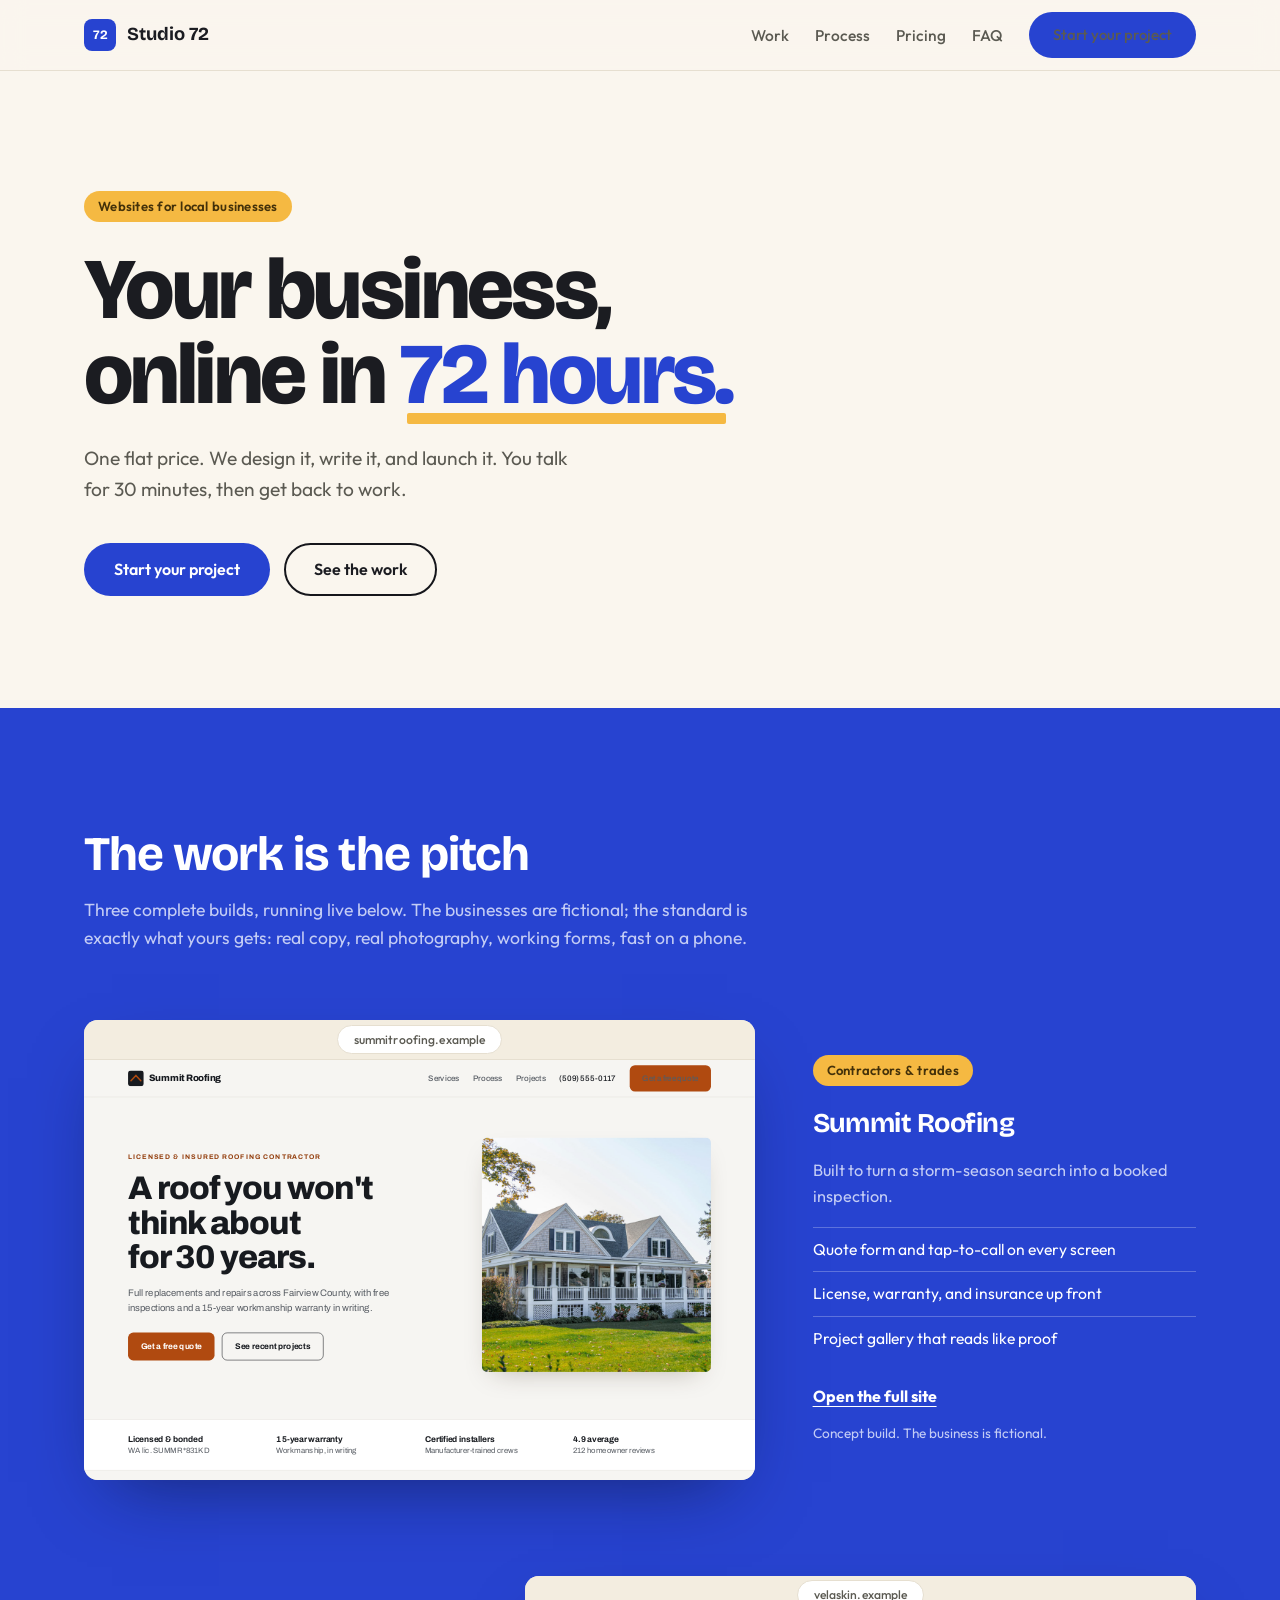
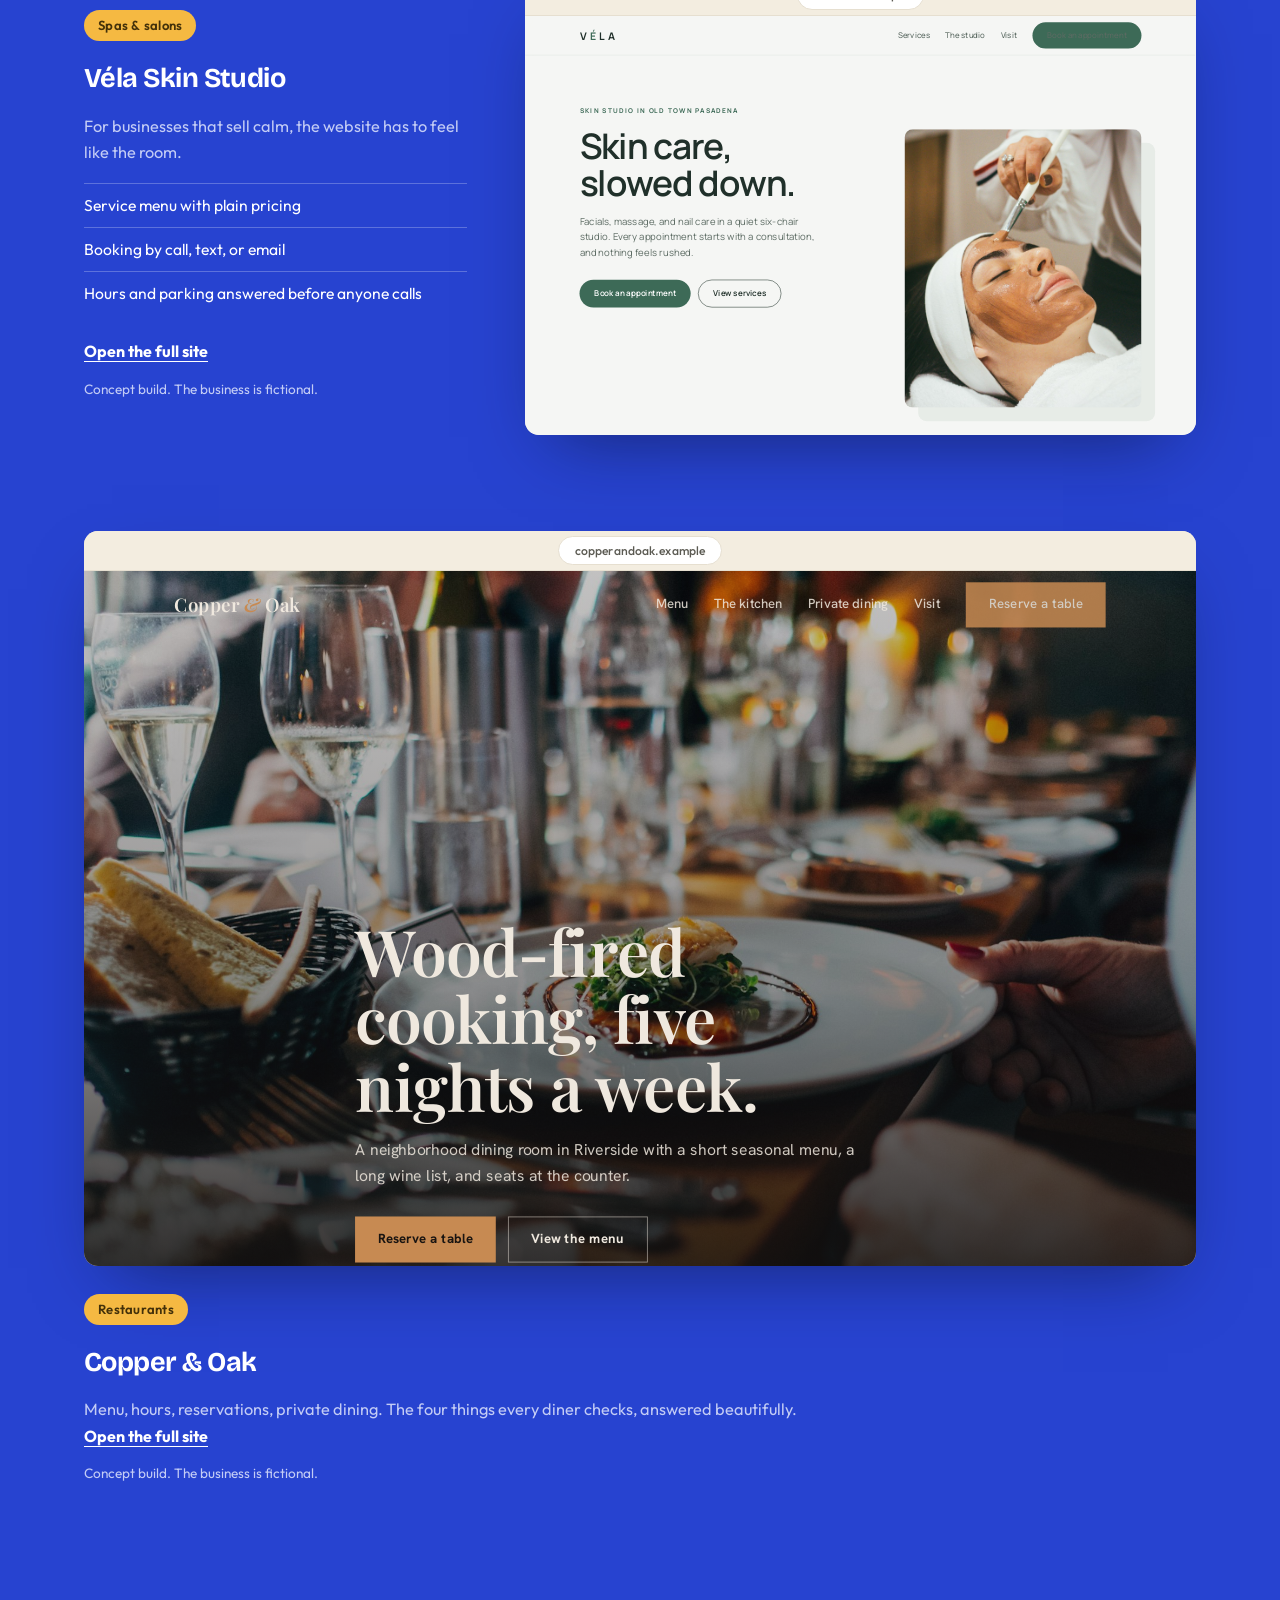
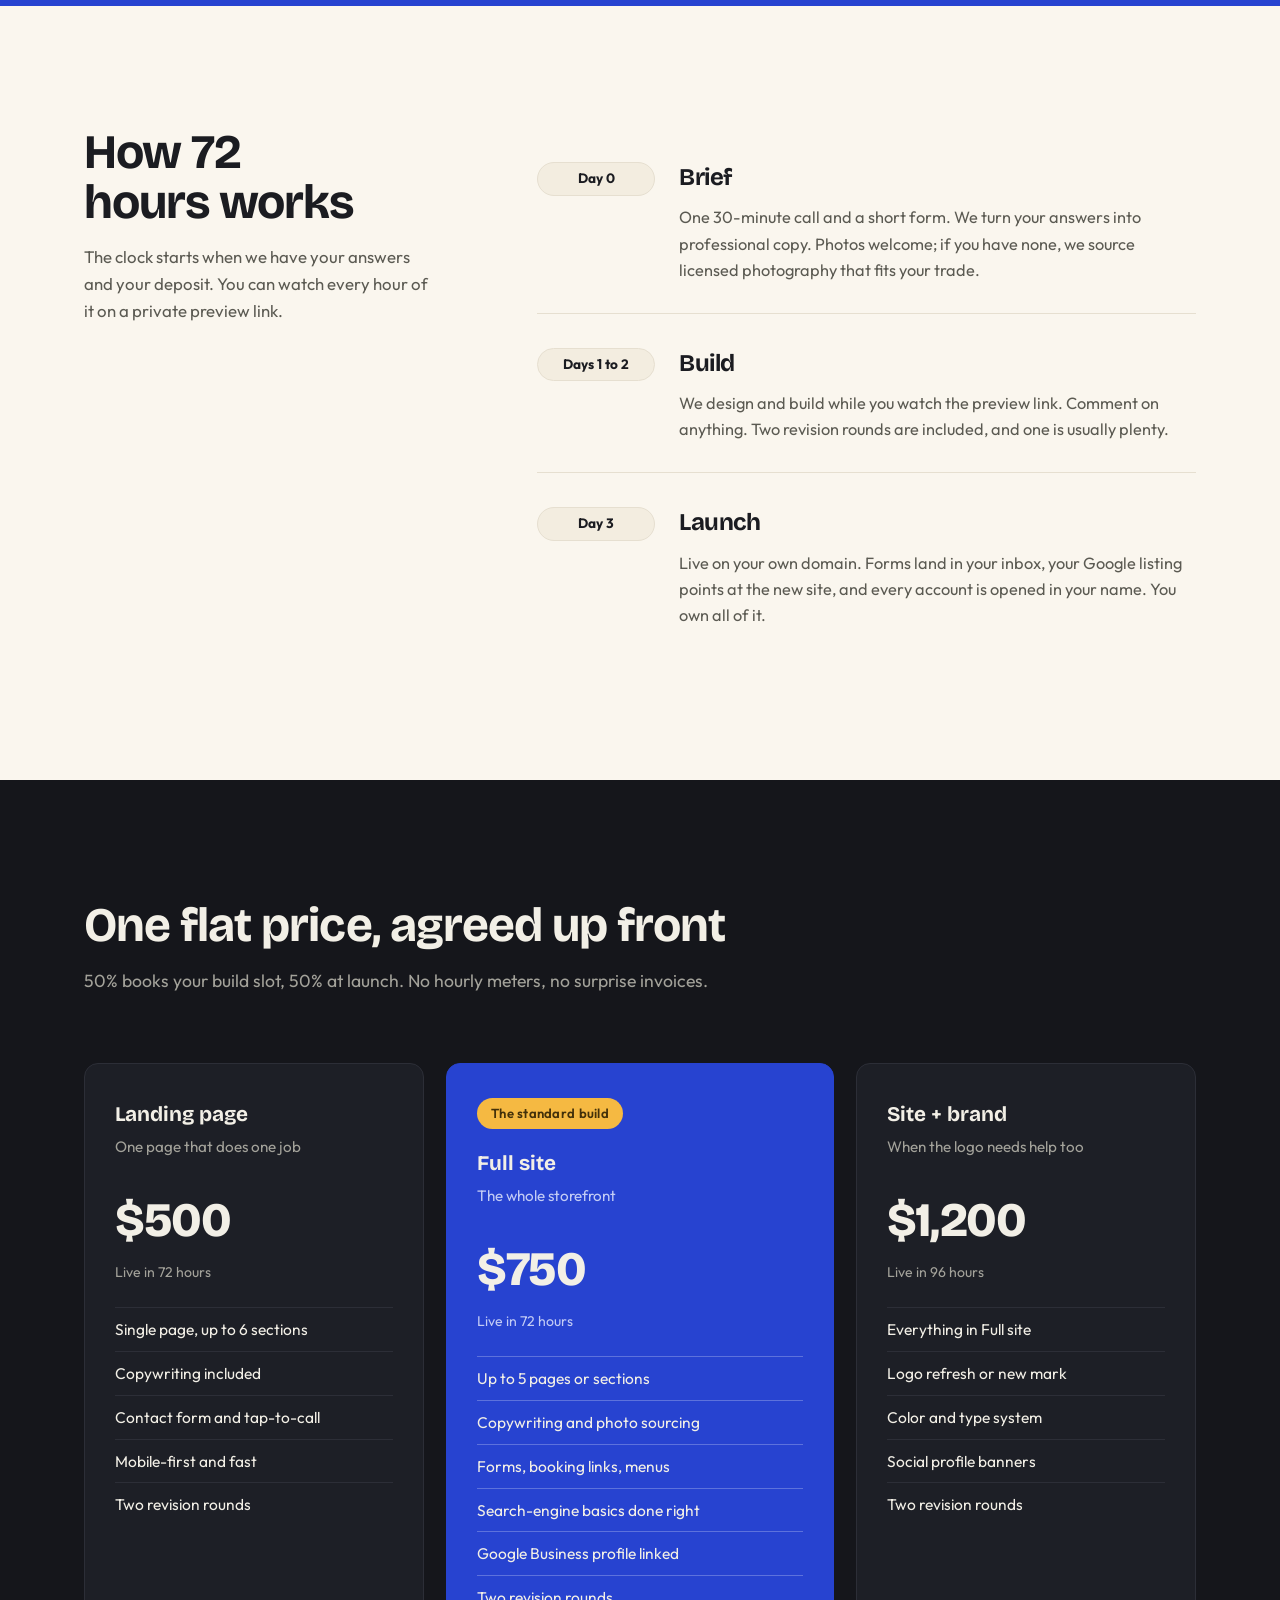
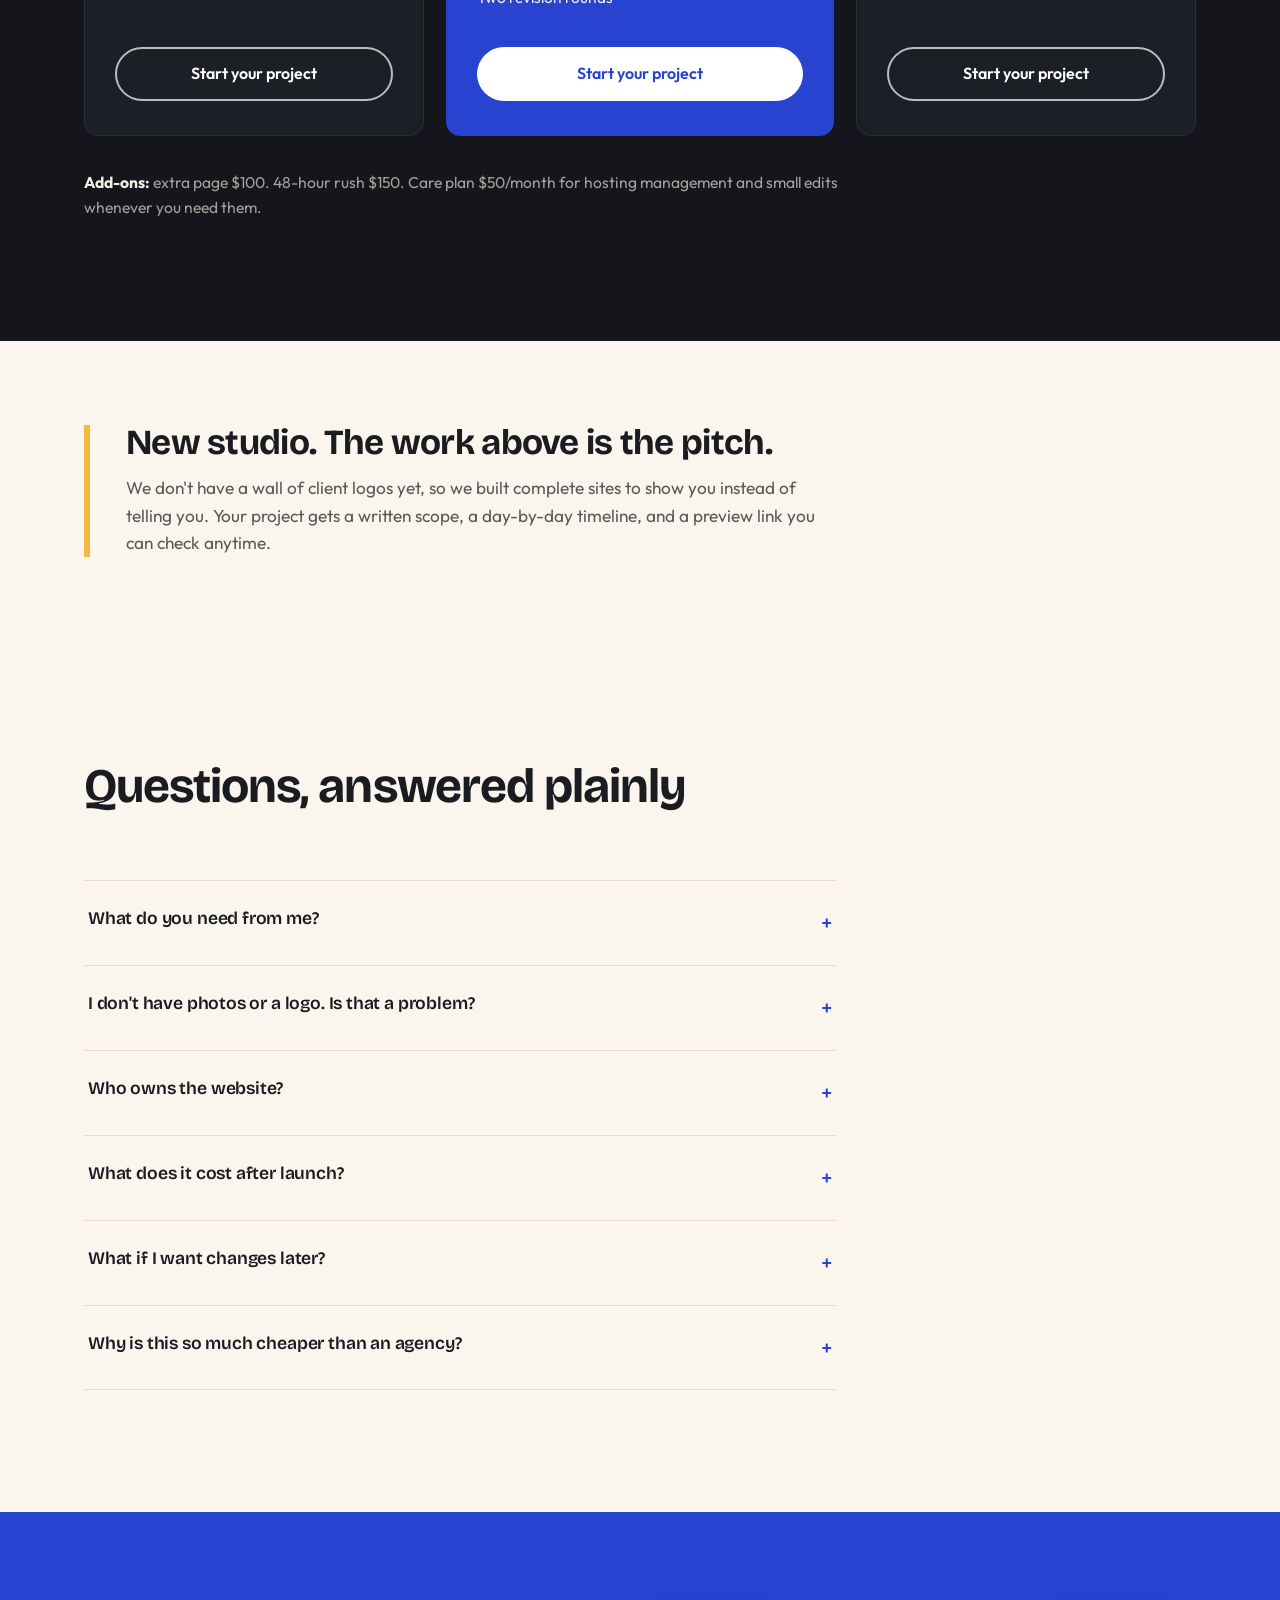
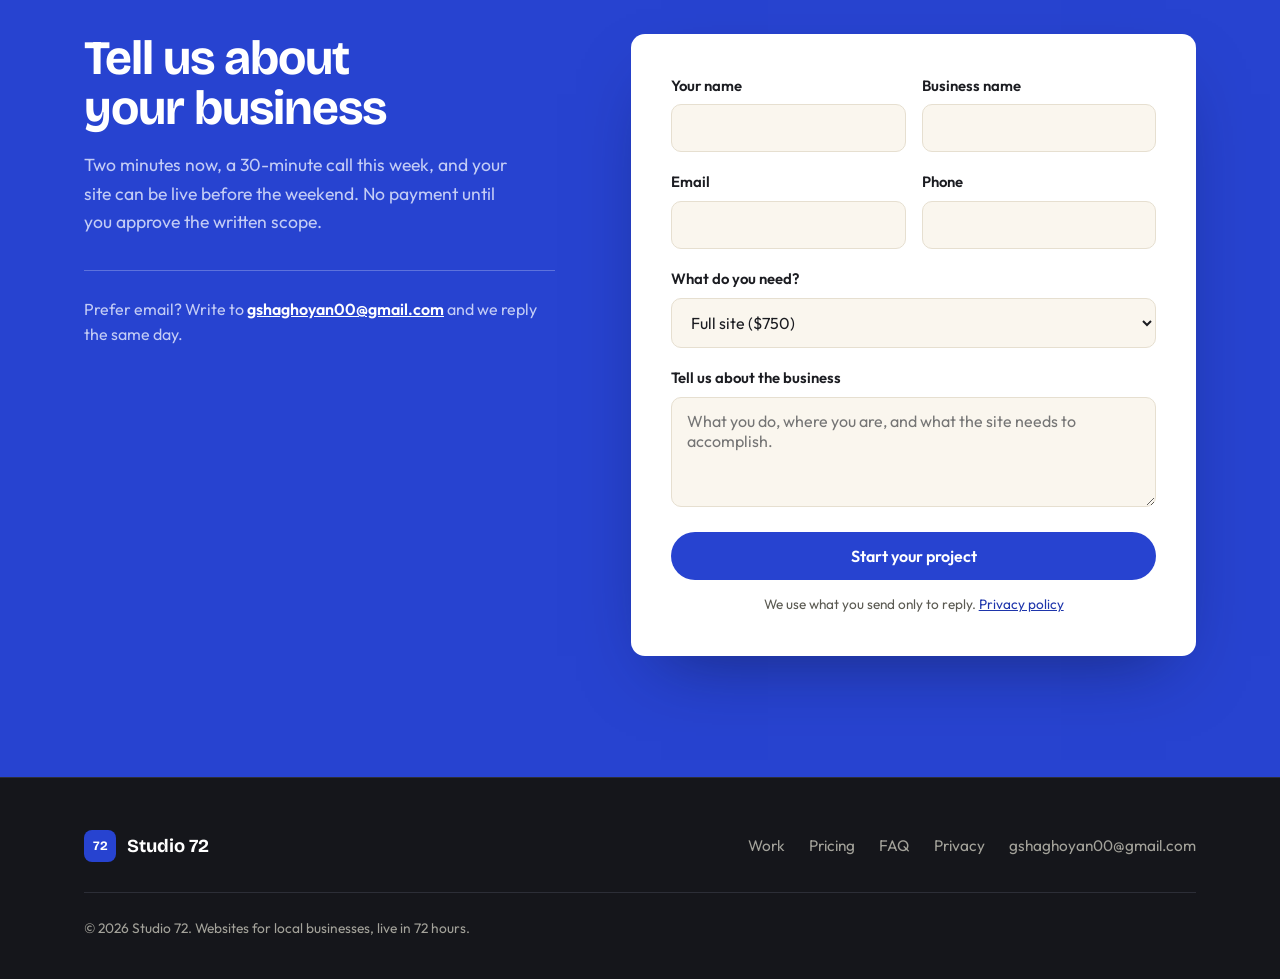
==== index.html @ 174c54c9 "Studio 72 public website (served via GitHub Pages at studio72web.com) Co-Authored-By: Claude Fable 5" ====
<!doctype html>
<!--
  Studio 72: productized web design service.
  Lead form posts to formsubmit.co (confirm the activation email once, see README).
-->
<html lang="en">
<head>
<meta charset="utf-8">
<meta name="viewport" content="width=device-width, initial-scale=1">
<title>Studio 72 | Your business online in 72 hours</title>
<meta name="description" content="Studio 72 designs, writes, and launches professional websites for local businesses in 72 hours. One flat price, two revision rounds, you own everything.">
<meta property="og:title" content="Studio 72 | Your business online in 72 hours">
<meta property="og:description" content="We design, write, and launch professional websites for local businesses. One flat price, live in 72 hours.">
<meta property="og:url" content="https://studio72web.surge.sh/">
<meta property="og:type" content="website">
<link rel="icon" href="data:image/svg+xml,%3Csvg xmlns='http://www.w3.org/2000/svg' viewBox='0 0 32 32'%3E%3Crect width='32' height='32' rx='8' fill='%232743d0'/%3E%3Ctext x='16' y='21.5' font-family='system-ui' font-size='13' font-weight='700' fill='white' text-anchor='middle'%3E72%3C/text%3E%3C/svg%3E">
<link rel="preconnect" href="https://fonts.googleapis.com">
<link rel="preconnect" href="https://fonts.gstatic.com" crossorigin>
<link href="https://fonts.googleapis.com/css2?family=Bricolage+Grotesque:opsz,wght@12..96,500;12..96,600;12..96,700;12..96,800&family=Outfit:wght@400;500;600;700&display=swap" rel="stylesheet">
<style>
:root{
  --cream:#faf6ee;
  --cream-deep:#f3edE0;
  --ink:#15161b;
  --ink-soft:#1d1f26;
  --cobalt:#2743d0;
  --cobalt-deep:#1e35ab;
  --amber:#f5b942;
  --text-on-cream:#1b1c21;
  --muted-on-cream:#5b5a52;
  --text-on-cobalt:#ffffff;
  --muted-on-cobalt:#c3ccf5;
  --text-on-ink:#f2efe6;
  --muted-on-ink:#a3a29a;
  --line-cream:#e6dfd0;
  --line-ink:#2c2e37;
  --r-card:14px;
  --wrap:1160px;
  --display:"Bricolage Grotesque",system-ui,sans-serif;
  --body:"Outfit",system-ui,sans-serif;
}
*{margin:0;padding:0;box-sizing:border-box}
html{scroll-behavior:smooth}
@media (prefers-reduced-motion:reduce){html{scroll-behavior:auto}}
body{
  font-family:var(--body);background:var(--cream);color:var(--text-on-cream);
  line-height:1.6;font-size:17px;-webkit-font-smoothing:antialiased;
}
img{display:block;max-width:100%;height:auto}
a{color:inherit}
.wrap{max-width:var(--wrap);margin:0 auto;padding:0 24px}
section{padding:clamp(72px,9.5vw,124px) 0}

h1,h2,h3{font-family:var(--display);letter-spacing:-.02em;text-wrap:balance}
h2{font-size:clamp(2rem,4vw,3rem);line-height:1.04;font-weight:700}

/* ---------- buttons ---------- */
.btn{
  display:inline-block;background:var(--cobalt);color:#fff;text-decoration:none;
  font-weight:600;font-size:1rem;padding:14px 30px;border-radius:999px;
  border:none;cursor:pointer;font-family:var(--body);
  transition:transform .18s cubic-bezier(.34,1.56,.64,1),background .2s,box-shadow .2s;
}
.btn:hover{background:var(--cobalt-deep);transform:translateY(-2px);box-shadow:0 10px 24px -10px rgba(39,67,208,.55)}
.btn:active{transform:translateY(0) scale(.98)}
.btn:focus-visible{outline:3px solid rgba(39,67,208,.4);outline-offset:2px}
.on-dark .btn:focus-visible,.on-cobalt .btn:focus-visible{outline-color:rgba(255,255,255,.75)}
.form-card .btn:focus-visible{outline-color:rgba(39,67,208,.4)}
.btn-ghost{background:transparent;color:var(--text-on-cream);border:2px solid var(--ink);padding:12px 28px}
.btn-ghost:hover{background:var(--ink);color:var(--cream);box-shadow:none}
.on-dark .btn-ghost,.on-cobalt .btn-ghost{color:#fff;border-color:rgba(255,255,255,.7)}
.on-dark .btn-ghost:hover,.on-cobalt .btn-ghost:hover{background:#fff;color:var(--ink)}

.chip{
  display:inline-block;font-weight:600;font-size:.82rem;letter-spacing:.02em;
  background:var(--amber);color:#43310a;padding:5px 14px;border-radius:999px;
}

/* ---------- nav ---------- */
header{position:sticky;top:0;z-index:60;background:rgba(250,246,238,.9);backdrop-filter:blur(12px);border-bottom:1px solid var(--line-cream)}
.nav{display:flex;align-items:center;gap:26px;height:70px}
.brand{display:flex;align-items:center;gap:11px;text-decoration:none;font-family:var(--display);font-weight:700;font-size:1.15rem}
.brand .mark{width:32px;height:32px;border-radius:8px;background:var(--cobalt);color:#fff;display:grid;place-items:center;font-size:.8rem;font-weight:700;flex:none}
.nav-links{display:flex;gap:26px;margin-left:auto;align-items:center}
.nav-links a{text-decoration:none;font-weight:500;font-size:.97rem;color:var(--muted-on-cream)}
.nav-links a:hover{color:var(--ink)}
.nav-links .btn{padding:11px 24px;font-size:.94rem}
.menu-btn{display:none;margin-left:auto;background:none;border:2px solid var(--line-cream);border-radius:999px;padding:8px 16px;font-family:var(--body);font-weight:600;font-size:.9rem;cursor:pointer}
.menu-btn:hover{border-color:var(--ink)}
.menu-btn:focus-visible{outline:3px solid rgba(39,67,208,.4);outline-offset:2px}

/* ---------- hero ---------- */
.hero{padding:clamp(72px,10vw,120px) 0 clamp(72px,9vw,112px)}
.hero .chip{margin-bottom:26px}
.hero h1{
  font-size:clamp(3rem,7.2vw,5.4rem);line-height:.98;font-weight:800;
  letter-spacing:-.03em;max-width:13ch;margin-bottom:26px;
}
.hero h1 em{font-style:normal;color:var(--cobalt);position:relative;white-space:nowrap}
.hero h1 em::after{
  content:"";position:absolute;left:2%;right:2%;bottom:.02em;height:.13em;
  background:var(--amber);z-index:-1;border-radius:2px;
}
.hero p{font-size:1.2rem;color:var(--muted-on-cream);max-width:31rem;margin-bottom:38px}
.hero-ctas{display:flex;gap:14px;flex-wrap:wrap}
@media (prefers-reduced-motion:no-preference){
  .hero .up{opacity:0;transform:translateY(26px);animation:rise .8s cubic-bezier(.16,1,.3,1) forwards}
  .hero .up.d1{animation-delay:.08s}.hero .up.d2{animation-delay:.16s}
  .hero .up.d3{animation-delay:.24s}.hero .up.d4{animation-delay:.34s}
  @keyframes rise{to{opacity:1;transform:none}}
}

/* ---------- color blocks ---------- */
.on-cobalt{background:var(--cobalt);color:var(--text-on-cobalt)}
.on-dark{background:var(--ink);color:var(--text-on-ink)}
.sec-head{max-width:42rem;margin-bottom:clamp(44px,5.5vw,68px)}
.sec-head p{margin-top:16px;font-size:1.1rem}
.on-cobalt .sec-head p{color:var(--muted-on-cobalt)}
.on-dark .sec-head p{color:var(--muted-on-ink)}

/* ---------- work / animated previews ---------- */
.case{display:grid;grid-template-columns:minmax(0,7fr) minmax(0,4fr);gap:clamp(30px,4.5vw,60px);align-items:center}
.case + .case{margin-top:clamp(64px,8vw,96px)}
.case.flip{grid-template-columns:minmax(0,4fr) minmax(0,7fr)}
.case.flip .case-info{order:-1}
.case.full{grid-template-columns:1fr;gap:28px}
.case.full .case-info{max-width:46rem}
.frame{
  border-radius:var(--r-card);overflow:hidden;background:#e9e4d8;
  box-shadow:0 30px 70px -28px rgba(10,14,40,.55);
}
.frame-bar{display:flex;justify-content:center;align-items:center;height:40px;background:var(--cream-deep);border-bottom:1px solid var(--line-cream)}
.frame-url{font-size:.76rem;font-weight:500;color:var(--muted-on-cream);background:#fff;border:1px solid var(--line-cream);border-radius:999px;padding:4px 16px;letter-spacing:.01em}
.frame-view{position:relative;overflow:hidden;aspect-ratio:16/10;background:#fff}
.frame-scale{position:absolute;top:0;left:0;transform-origin:0 0}
.frame-view iframe{
  width:1280px;height:2600px;border:0;display:block;
  pointer-events:none;background:#fff;
}
/* the tour: iframe glides through the page and back; pauses at each end */
@media (prefers-reduced-motion:no-preference){
  .frame-view.play iframe{animation:tour 34s ease-in-out infinite}
  .frame-view:hover iframe{animation-play-state:paused}
  @keyframes tour{
    0%,10%{transform:translateY(0)}
    45%,55%{transform:translateY(-1800px)}
    90%,100%{transform:translateY(0)}
  }
}
.case-info .chip{margin-bottom:16px}
.case-info h3{font-size:1.7rem;font-weight:700;margin-bottom:12px}
.case-info p{color:var(--muted-on-cobalt);font-size:1.02rem}
.case-info ul{margin:18px 0 22px}
.case-info li{list-style:none;padding:9px 0;border-top:1px solid rgba(255,255,255,.25);font-size:.98rem;color:#fff}
.case-link{font-weight:700;color:#fff;text-decoration:underline;text-underline-offset:4px;font-size:1rem}
.case-link:hover{color:#fff;text-decoration-color:var(--amber);text-decoration-thickness:3px}
.case-info .case-note{font-size:.85rem;color:var(--muted-on-cobalt);margin-top:14px}

/* ---------- process ---------- */
.proc-grid{display:grid;grid-template-columns:minmax(0,4fr) minmax(0,7fr);gap:clamp(40px,6vw,90px)}
.proc-left h2{position:sticky;top:110px}
.proc-left p{position:sticky;top:210px;color:var(--muted-on-cream);margin-top:16px;max-width:22rem;font-size:1.05rem}
.step{padding:30px 0;display:grid;grid-template-columns:118px 1fr;gap:24px;align-items:start}
.step + .step{border-top:1px solid var(--line-cream)}
.step .when{font-weight:700;font-size:.85rem;background:var(--cream-deep);border:1px solid var(--line-cream);color:var(--text-on-cream);padding:5px 12px;border-radius:999px;text-align:center;margin-top:4px}
.step h3{font-size:1.5rem;font-weight:700;margin-bottom:8px}
.step p{color:var(--muted-on-cream);font-size:1.02rem;max-width:34rem}

/* ---------- pricing ---------- */
.tiers{display:grid;grid-template-columns:1fr 1.14fr 1fr;gap:22px;align-items:stretch}
.tier{
  background:var(--ink-soft);border:1px solid var(--line-ink);border-radius:var(--r-card);
  padding:34px 30px;display:flex;flex-direction:column;
  transition:transform .25s cubic-bezier(.16,1,.3,1);
}
.tier:hover{transform:translateY(-6px)}
.tier.feat{background:var(--cobalt);border-color:var(--cobalt)}
.tier .flag{align-self:flex-start;margin-bottom:18px}
.tier .name{font-family:var(--display);font-weight:700;font-size:1.3rem}
.tier .for{color:var(--muted-on-ink);font-size:.95rem;margin-top:4px}
.tier.feat .for{color:var(--muted-on-cobalt)}
.tier .price{font-family:var(--display);font-size:3rem;font-weight:800;letter-spacing:-.03em;margin:22px 0 2px}
.tier .terms{font-size:.88rem;color:var(--muted-on-ink)}
.tier.feat .terms{color:var(--muted-on-cobalt)}
.tier ul{margin:24px 0 28px;flex:1}
.tier li{list-style:none;padding:9px 0;border-top:1px solid var(--line-ink);font-size:.97rem}
.tier.feat li{border-top-color:rgba(255,255,255,.25)}
.tier .btn{text-align:center}
.tier.feat .btn{background:#fff;color:var(--cobalt)}
.tier.feat .btn:hover{background:var(--cream);box-shadow:0 10px 24px -10px rgba(0,0,0,.4)}
.price-notes{margin-top:34px;color:var(--muted-on-ink);font-size:.98rem;max-width:48rem}
.price-notes strong{color:var(--text-on-ink)}

/* ---------- honesty ---------- */
.honesty{padding:clamp(56px,7vw,84px) 0}
.honesty .inner{border-left:6px solid var(--amber);padding-left:clamp(20px,3vw,36px);max-width:46rem}
.honesty h2{font-size:clamp(1.6rem,3vw,2.2rem)}
.honesty p{color:var(--muted-on-cream);margin-top:12px;font-size:1.08rem}

/* ---------- faq ---------- */
.faq-list{max-width:47rem}
details{border-top:1px solid var(--line-cream)}
details:last-child{border-bottom:1px solid var(--line-cream)}
summary{
  cursor:pointer;list-style:none;display:flex;justify-content:space-between;gap:20px;
  padding:24px 4px;font-weight:600;font-size:1.1rem;font-family:var(--display);letter-spacing:-.01em;
}
summary::-webkit-details-marker{display:none}
summary:hover{color:var(--cobalt)}
summary:focus-visible{outline:3px solid rgba(39,67,208,.4);outline-offset:2px}
summary::after{content:"+";color:var(--cobalt);font-size:1.4rem;font-weight:500;flex:none;transition:transform .25s}
details[open] summary::after{transform:rotate(45deg)}
details p{padding:0 4px 26px;color:var(--muted-on-cream);max-width:41rem}

/* ---------- contact ---------- */
.start-grid{display:grid;grid-template-columns:minmax(0,5fr) minmax(0,6fr);gap:clamp(40px,6vw,84px);align-items:start}
.start-left p{color:var(--muted-on-cobalt);margin-top:18px;max-width:27rem;font-size:1.1rem}
.start-left .alt{margin-top:34px;padding-top:26px;border-top:1px solid rgba(255,255,255,.25);font-size:1rem;color:var(--muted-on-cobalt)}
.start-left .alt a{color:#fff;font-weight:600}
.form-card{background:#fff;border-radius:var(--r-card);padding:clamp(26px,3.5vw,40px);box-shadow:0 30px 70px -30px rgba(10,14,40,.5);color:var(--text-on-cream)}
.field{margin-bottom:18px}
.row2{display:grid;grid-template-columns:1fr 1fr;gap:16px}
.field label{display:block;font-weight:600;font-size:.93rem;margin-bottom:7px}
.field input,.field select,.field textarea{
  width:100%;padding:13px 15px;border:1.5px solid var(--line-cream);border-radius:10px;
  font-family:var(--body);font-size:1rem;background:var(--cream);color:var(--text-on-cream);
}
.field textarea{min-height:110px;resize:vertical}
.field input:focus,.field select:focus,.field textarea:focus{outline:none;border-color:var(--cobalt);background:#fff}
.field .err{display:none;font-size:.85rem;color:#b3261e;margin-top:5px;font-weight:600}
.field.invalid .err{display:block}
.field.invalid input{border-color:#b3261e}
.form-note{font-size:.85rem;color:var(--muted-on-cream);margin-top:14px;text-align:center}
.form-note a{color:var(--cobalt-deep)}
.form-note a:hover,.start-left .alt a:hover{text-decoration-thickness:2px}
.form-ok{display:none;text-align:center;padding:44px 10px}
.form-ok h3{margin-bottom:10px;font-size:1.35rem}
.form-ok p{color:var(--muted-on-cream)}
form.sent .form-fields{display:none}
form.sent .form-ok{display:block}

/* ---------- footer ---------- */
footer{background:var(--ink);color:var(--muted-on-ink);padding:52px 0 40px;font-size:.96rem;border-top:1px solid var(--line-ink)}
.foot-row{display:flex;justify-content:space-between;gap:24px;flex-wrap:wrap;align-items:center}
.foot-row .brand{color:#fff}
footer nav{display:flex;gap:24px;flex-wrap:wrap}
footer a{color:var(--muted-on-ink);text-decoration:none}
footer a:hover{color:#fff}
.foot-base{margin-top:30px;padding-top:24px;border-top:1px solid var(--line-ink);font-size:.86rem}

/* ---------- reveal ---------- */
@media (prefers-reduced-motion:no-preference){
  .rv{opacity:0;transform:translateY(24px)}
  .rv.in{opacity:1;transform:none;transition:opacity .75s cubic-bezier(.16,1,.3,1),transform .75s cubic-bezier(.16,1,.3,1)}
}

/* ---------- mobile ---------- */
@media(max-width:980px){
  .case,.case.flip{grid-template-columns:1fr}
  .case.flip .case-info{order:0}
  .proc-grid,.start-grid{grid-template-columns:1fr}
  .proc-left h2,.proc-left p{position:static}
  .tiers{grid-template-columns:1fr}
  .step{grid-template-columns:1fr;gap:10px}
  .step .when{justify-self:start}
  .row2{grid-template-columns:1fr}
}
@media(max-width:880px){
  .nav-links{
    display:none;position:absolute;top:70px;left:0;right:0;
    background:var(--cream);border-bottom:1px solid var(--line-cream);
    flex-direction:column;padding:24px;gap:18px;align-items:flex-start;
  }
  .nav-links.open{display:flex}
  .menu-btn{display:block}
}
</style>
</head>
<body>

<header>
  <div class="wrap nav">
    <a class="brand" href="#top"><span class="mark">72</span>Studio 72</a>
    <button class="menu-btn" aria-expanded="false" aria-controls="navlinks">Menu</button>
    <nav class="nav-links" id="navlinks">
      <a href="#work">Work</a>
      <a href="#process">Process</a>
      <a href="#pricing">Pricing</a>
      <a href="#faq">FAQ</a>
      <a class="btn" href="#start">Start your project</a>
    </nav>
  </div>
</header>

<main id="top">

  <section class="hero" aria-label="Introduction">
    <div class="wrap">
      <span class="chip up d1">Websites for local businesses</span>
      <h1 class="up d2">Your business, online in <em>72 hours.</em></h1>
      <p class="up d3">One flat price. We design it, write it, and launch it. You talk for 30 minutes, then get back to work.</p>
      <div class="hero-ctas up d4">
        <a class="btn" href="#start">Start your project</a>
        <a class="btn btn-ghost" href="#work">See the work</a>
      </div>
    </div>
  </section>

  <section class="on-cobalt" id="work">
    <div class="wrap">
      <div class="sec-head rv">
        <h2>The work is the pitch</h2>
        <p>Three complete builds, running live below. The businesses are fictional; the standard is exactly what yours gets: real copy, real photography, working forms, fast on a phone.</p>
      </div>

      <article class="case rv">
        <div class="frame">
          <div class="frame-bar"><span class="frame-url">summitroofing.example</span></div>
          <div class="frame-view"><div class="frame-scale"><iframe data-src="demos/summit-roofing/index.html" title="Summit Roofing concept site, scrolling preview" loading="lazy" scrolling="no" tabindex="-1"></iframe></div></div>
        </div>
        <div class="case-info">
          <span class="chip">Contractors &amp; trades</span>
          <h3>Summit Roofing</h3>
          <p>Built to turn a storm-season search into a booked inspection.</p>
          <ul>
            <li>Quote form and tap-to-call on every screen</li>
            <li>License, warranty, and insurance up front</li>
            <li>Project gallery that reads like proof</li>
          </ul>
          <a class="case-link" href="demos/summit-roofing/index.html" target="_blank" rel="noopener">Open the full site</a>
          <p class="case-note">Concept build. The business is fictional.</p>
        </div>
      </article>

      <article class="case flip rv">
        <div class="frame">
          <div class="frame-bar"><span class="frame-url">velaskin.example</span></div>
          <div class="frame-view"><div class="frame-scale"><iframe data-src="demos/vela-skin/index.html" title="Véla Skin Studio concept site, scrolling preview" loading="lazy" scrolling="no" tabindex="-1"></iframe></div></div>
        </div>
        <div class="case-info">
          <span class="chip">Spas &amp; salons</span>
          <h3>Véla Skin Studio</h3>
          <p>For businesses that sell calm, the website has to feel like the room.</p>
          <ul>
            <li>Service menu with plain pricing</li>
            <li>Booking by call, text, or email</li>
            <li>Hours and parking answered before anyone calls</li>
          </ul>
          <a class="case-link" href="demos/vela-skin/index.html" target="_blank" rel="noopener">Open the full site</a>
          <p class="case-note">Concept build. The business is fictional.</p>
        </div>
      </article>

      <article class="case full rv">
        <div class="frame">
          <div class="frame-bar"><span class="frame-url">copperandoak.example</span></div>
          <div class="frame-view"><div class="frame-scale"><iframe data-src="demos/copper-oak/index.html" title="Copper and Oak concept site, scrolling preview" loading="lazy" scrolling="no" tabindex="-1"></iframe></div></div>
        </div>
        <div class="case-info">
          <span class="chip">Restaurants</span>
          <h3>Copper &amp; Oak</h3>
          <p>Menu, hours, reservations, private dining. The four things every diner checks, answered beautifully. <a class="case-link" href="demos/copper-oak/index.html" target="_blank" rel="noopener">Open the full site</a></p>
          <p class="case-note">Concept build. The business is fictional.</p>
        </div>
      </article>
    </div>
  </section>

  <section id="process">
    <div class="wrap proc-grid">
      <div class="proc-left">
        <h2 class="rv">How 72 hours works</h2>
        <p class="rv">The clock starts when we have your answers and your deposit. You can watch every hour of it on a private preview link.</p>
      </div>
      <div>
        <div class="step rv">
          <span class="when">Day 0</span>
          <div>
            <h3>Brief</h3>
            <p>One 30-minute call and a short form. We turn your answers into professional copy. Photos welcome; if you have none, we source licensed photography that fits your trade.</p>
          </div>
        </div>
        <div class="step rv">
          <span class="when">Days 1 to 2</span>
          <div>
            <h3>Build</h3>
            <p>We design and build while you watch the preview link. Comment on anything. Two revision rounds are included, and one is usually plenty.</p>
          </div>
        </div>
        <div class="step rv">
          <span class="when">Day 3</span>
          <div>
            <h3>Launch</h3>
            <p>Live on your own domain. Forms land in your inbox, your Google listing points at the new site, and every account is opened in your name. You own all of it.</p>
          </div>
        </div>
      </div>
    </div>
  </section>

  <section class="on-dark" id="pricing">
    <div class="wrap">
      <div class="sec-head rv">
        <h2>One flat price, agreed up front</h2>
        <p>50% books your build slot, 50% at launch. No hourly meters, no surprise invoices.</p>
      </div>
      <div class="tiers">
        <div class="tier rv">
          <div>
            <p class="name">Landing page</p>
            <p class="for">One page that does one job</p>
          </div>
          <p class="price">$500</p>
          <p class="terms">Live in 72 hours</p>
          <ul>
            <li>Single page, up to 6 sections</li>
            <li>Copywriting included</li>
            <li>Contact form and tap-to-call</li>
            <li>Mobile-first and fast</li>
            <li>Two revision rounds</li>
          </ul>
          <a class="btn btn-ghost" href="#start">Start your project</a>
        </div>
        <div class="tier feat rv">
          <span class="chip flag">The standard build</span>
          <div>
            <p class="name">Full site</p>
            <p class="for">The whole storefront</p>
          </div>
          <p class="price">$750</p>
          <p class="terms">Live in 72 hours</p>
          <ul>
            <li>Up to 5 pages or sections</li>
            <li>Copywriting and photo sourcing</li>
            <li>Forms, booking links, menus</li>
            <li>Search-engine basics done right</li>
            <li>Google Business profile linked</li>
            <li>Two revision rounds</li>
          </ul>
          <a class="btn" href="#start">Start your project</a>
        </div>
        <div class="tier rv">
          <div>
            <p class="name">Site + brand</p>
            <p class="for">When the logo needs help too</p>
          </div>
          <p class="price">$1,200</p>
          <p class="terms">Live in 96 hours</p>
          <ul>
            <li>Everything in Full site</li>
            <li>Logo refresh or new mark</li>
            <li>Color and type system</li>
            <li>Social profile banners</li>
            <li>Two revision rounds</li>
          </ul>
          <a class="btn btn-ghost" href="#start">Start your project</a>
        </div>
      </div>
      <p class="price-notes rv"><strong>Add-ons:</strong> extra page $100. 48-hour rush $150. Care plan $50/month for hosting management and small edits whenever you need them.</p>
    </div>
  </section>

  <section class="honesty">
    <div class="wrap">
      <div class="inner rv">
        <h2>New studio. The work above is the pitch.</h2>
        <p>We don't have a wall of client logos yet, so we built complete sites to show you instead of telling you. Your project gets a written scope, a day-by-day timeline, and a preview link you can check anytime.</p>
      </div>
    </div>
  </section>

  <section id="faq">
    <div class="wrap">
      <div class="sec-head rv">
        <h2>Questions, answered plainly</h2>
      </div>
      <div class="faq-list rv">
        <details>
          <summary>What do you need from me?</summary>
          <p>Thirty minutes on a call, plus whatever you have: photos, a logo, old brochure copy, your hours and services. We turn that into the site. If all you have is a business name, that works too.</p>
        </details>
        <details>
          <summary>I don't have photos or a logo. Is that a problem?</summary>
          <p>No. We source licensed photography that fits your trade, and a clean typographic logo is included in every build. Full logo design is part of the Site + brand package.</p>
        </details>
        <details>
          <summary>Who owns the website?</summary>
          <p>You do, completely: the files, the domain, the hosting account, the images. If we part ways tomorrow, everything keeps working and everything is yours.</p>
        </details>
        <details>
          <summary>What does it cost after launch?</summary>
          <p>Your domain, about $12 a year. Hosting for sites like these is free on modern platforms, set up in your name. The optional $50/month care plan covers management plus edits whenever you want them.</p>
        </details>
        <details>
          <summary>What if I want changes later?</summary>
          <p>Two revision rounds are included before launch. After that, small text and photo swaps are covered by the care plan, and bigger changes get a flat quote in writing before any work starts.</p>
        </details>
        <details>
          <summary>Why is this so much cheaper than an agency?</summary>
          <p>Fixed scope, modern tooling, and no meetings about meetings. We build one site at a time in 72 focused hours, without an office to pay for. The price is the honest cost of the work.</p>
        </details>
      </div>
    </div>
  </section>

  <section class="on-cobalt" id="start">
    <div class="wrap start-grid">
      <div class="start-left">
        <h2 class="rv">Tell us about your business</h2>
        <p class="rv">Two minutes now, a 30-minute call this week, and your site can be live before the weekend. No payment until you approve the written scope.</p>
        <div class="alt rv">
          Prefer email? Write to <a href="mailto:gshaghoyan00@gmail.com">gshaghoyan00@gmail.com</a> and we reply the same day.
        </div>
      </div>
      <form class="form-card rv" action="https://formsubmit.co/gshaghoyan00@gmail.com" method="POST" novalidate>
        <input type="hidden" name="_subject" value="New Studio 72 lead">
        <input type="hidden" name="_next" value="https://studio72web.surge.sh/thanks.html">
        <input type="hidden" name="_captcha" value="false">
        <input type="text" name="_honey" style="display:none" tabindex="-1" autocomplete="off">
        <div class="form-fields">
          <div class="row2">
            <div class="field">
              <label for="s-name">Your name</label>
              <input id="s-name" name="name" type="text" autocomplete="name" required>
              <p class="err">Please add your name.</p>
            </div>
            <div class="field">
              <label for="s-biz">Business name</label>
              <input id="s-biz" name="business" type="text" autocomplete="organization">
            </div>
          </div>
          <div class="row2">
            <div class="field">
              <label for="s-email">Email</label>
              <input id="s-email" name="email" type="email" autocomplete="email" required>
              <p class="err">Please add an email so we can reply.</p>
            </div>
            <div class="field">
              <label for="s-phone">Phone</label>
              <input id="s-phone" name="phone" type="tel" autocomplete="tel">
            </div>
          </div>
          <div class="field">
            <label for="s-need">What do you need?</label>
            <select id="s-need" name="need">
              <option>Landing page ($500)</option>
              <option selected>Full site ($750)</option>
              <option>Site + brand ($1,200)</option>
              <option>Not sure yet, let's talk</option>
            </select>
          </div>
          <div class="field">
            <label for="s-notes">Tell us about the business</label>
            <textarea id="s-notes" name="notes" placeholder="What you do, where you are, and what the site needs to accomplish."></textarea>
          </div>
          <button class="btn" type="submit" style="width:100%">Start your project</button>
          <p class="form-note">We use what you send only to reply. <a href="privacy.html">Privacy policy</a></p>
        </div>
        <div class="form-ok">
          <h3>Thanks. You'll hear from us within one business day.</h3>
          <p>We'll reply with a couple of call times and a short brief form.</p>
        </div>
      </form>
    </div>
  </section>

</main>

<footer>
  <div class="wrap">
    <div class="foot-row">
      <a class="brand" href="#top"><span class="mark">72</span>Studio 72</a>
      <nav>
        <a href="#work">Work</a>
        <a href="#pricing">Pricing</a>
        <a href="#faq">FAQ</a>
        <a href="privacy.html">Privacy</a>
        <a href="mailto:gshaghoyan00@gmail.com">gshaghoyan00@gmail.com</a>
      </nav>
    </div>
    <p class="foot-base">© 2026 Studio 72. Websites for local businesses, live in 72 hours.</p>
  </div>
</footer>

<script>
(function(){
  var btn=document.querySelector('.menu-btn'),links=document.getElementById('navlinks');
  btn.addEventListener('click',function(){
    var open=links.classList.toggle('open');
    btn.setAttribute('aria-expanded',open);
  });
  links.addEventListener('click',function(e){if(e.target.tagName==='A'){links.classList.remove('open');btn.setAttribute('aria-expanded','false');}});

  /* reveal on scroll */
  var reduce=window.matchMedia('(prefers-reduced-motion: reduce)').matches;
  if(!reduce && 'IntersectionObserver' in window){
    var io=new IntersectionObserver(function(entries){
      entries.forEach(function(en){if(en.isIntersecting){en.target.classList.add('in');io.unobserve(en.target);}});
    },{threshold:.12,rootMargin:'0px 0px -40px 0px'});
    document.querySelectorAll('.rv').forEach(function(el){io.observe(el);});
  }else{
    document.querySelectorAll('.rv').forEach(function(el){el.classList.add('in');});
  }

  /* lead form: validate, then let the real POST through */
  var sform=document.querySelector('.form-card');
  sform.addEventListener('submit',function(e){
    var ok=true;
    ['s-name','s-email'].forEach(function(id){
      var input=document.getElementById(id),field=input.closest('.field');
      if(!input.value.trim()){field.classList.add('invalid');ok=false;}
      else field.classList.remove('invalid');
    });
    if(!ok){e.preventDefault();return;}
    if(!sform.getAttribute('action')){e.preventDefault();sform.classList.add('sent');}
  });

  /* animated live previews: load near viewport, scale to fit, run the scroll tour while visible */
  var views=Array.prototype.slice.call(document.querySelectorAll('.frame-view'));
  function fit(view){
    var sc=view.querySelector('.frame-scale');
    var s=view.clientWidth/1280;
    sc.style.transform='scale('+s+')';
  }
  function loadFrame(view){
    var f=view.querySelector('iframe');
    if(f && !f.src){f.src=f.getAttribute('data-src');}
    fit(view);
  }
  if('IntersectionObserver' in window){
    var fio=new IntersectionObserver(function(entries){
      entries.forEach(function(en){
        if(en.isIntersecting){loadFrame(en.target);en.target.classList.add('play');}
        else{en.target.classList.remove('play');}
      });
    },{rootMargin:'300px 0px'});
    views.forEach(function(v){fio.observe(v);});
    setTimeout(function(){views.forEach(function(v){loadFrame(v);v.classList.add('play');});},2500);
  }else{
    views.forEach(loadFrame);
  }
  window.addEventListener('resize',function(){views.forEach(fit);});
})();
</script>
</body>
</html>
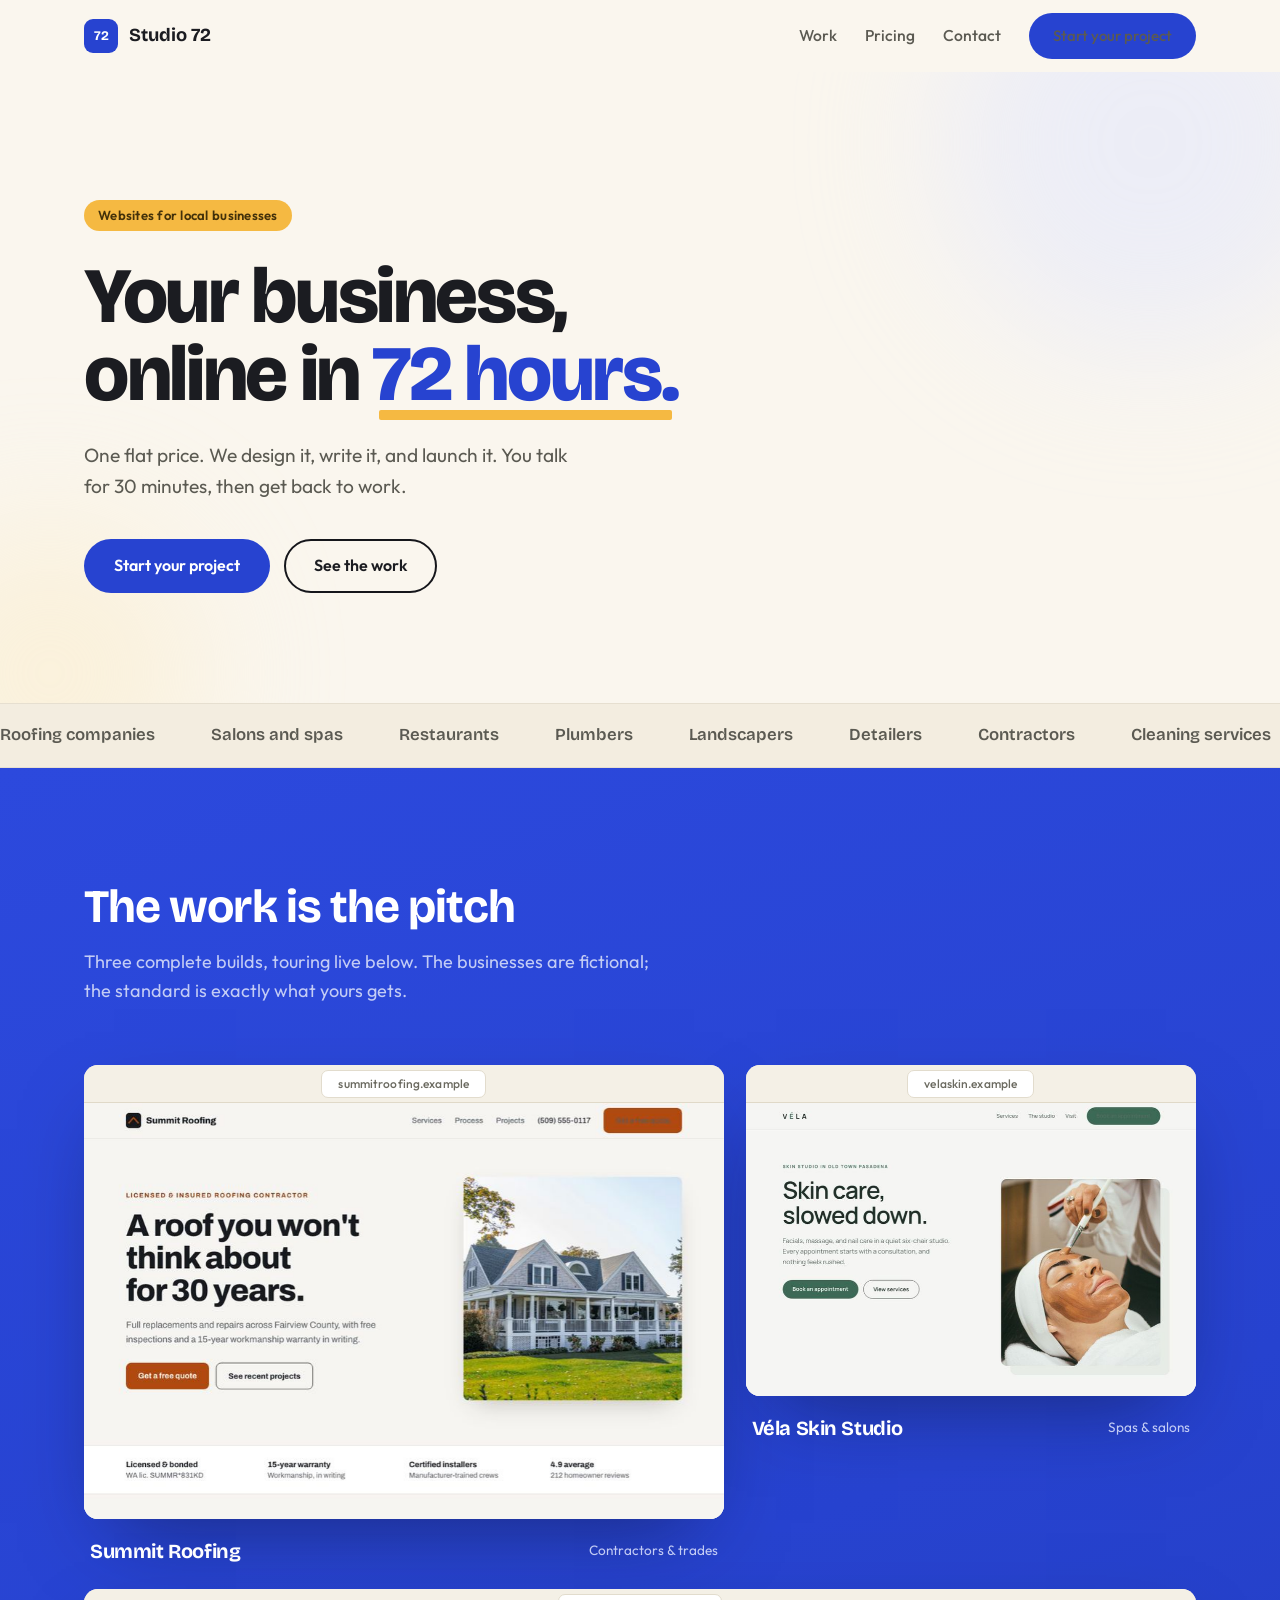
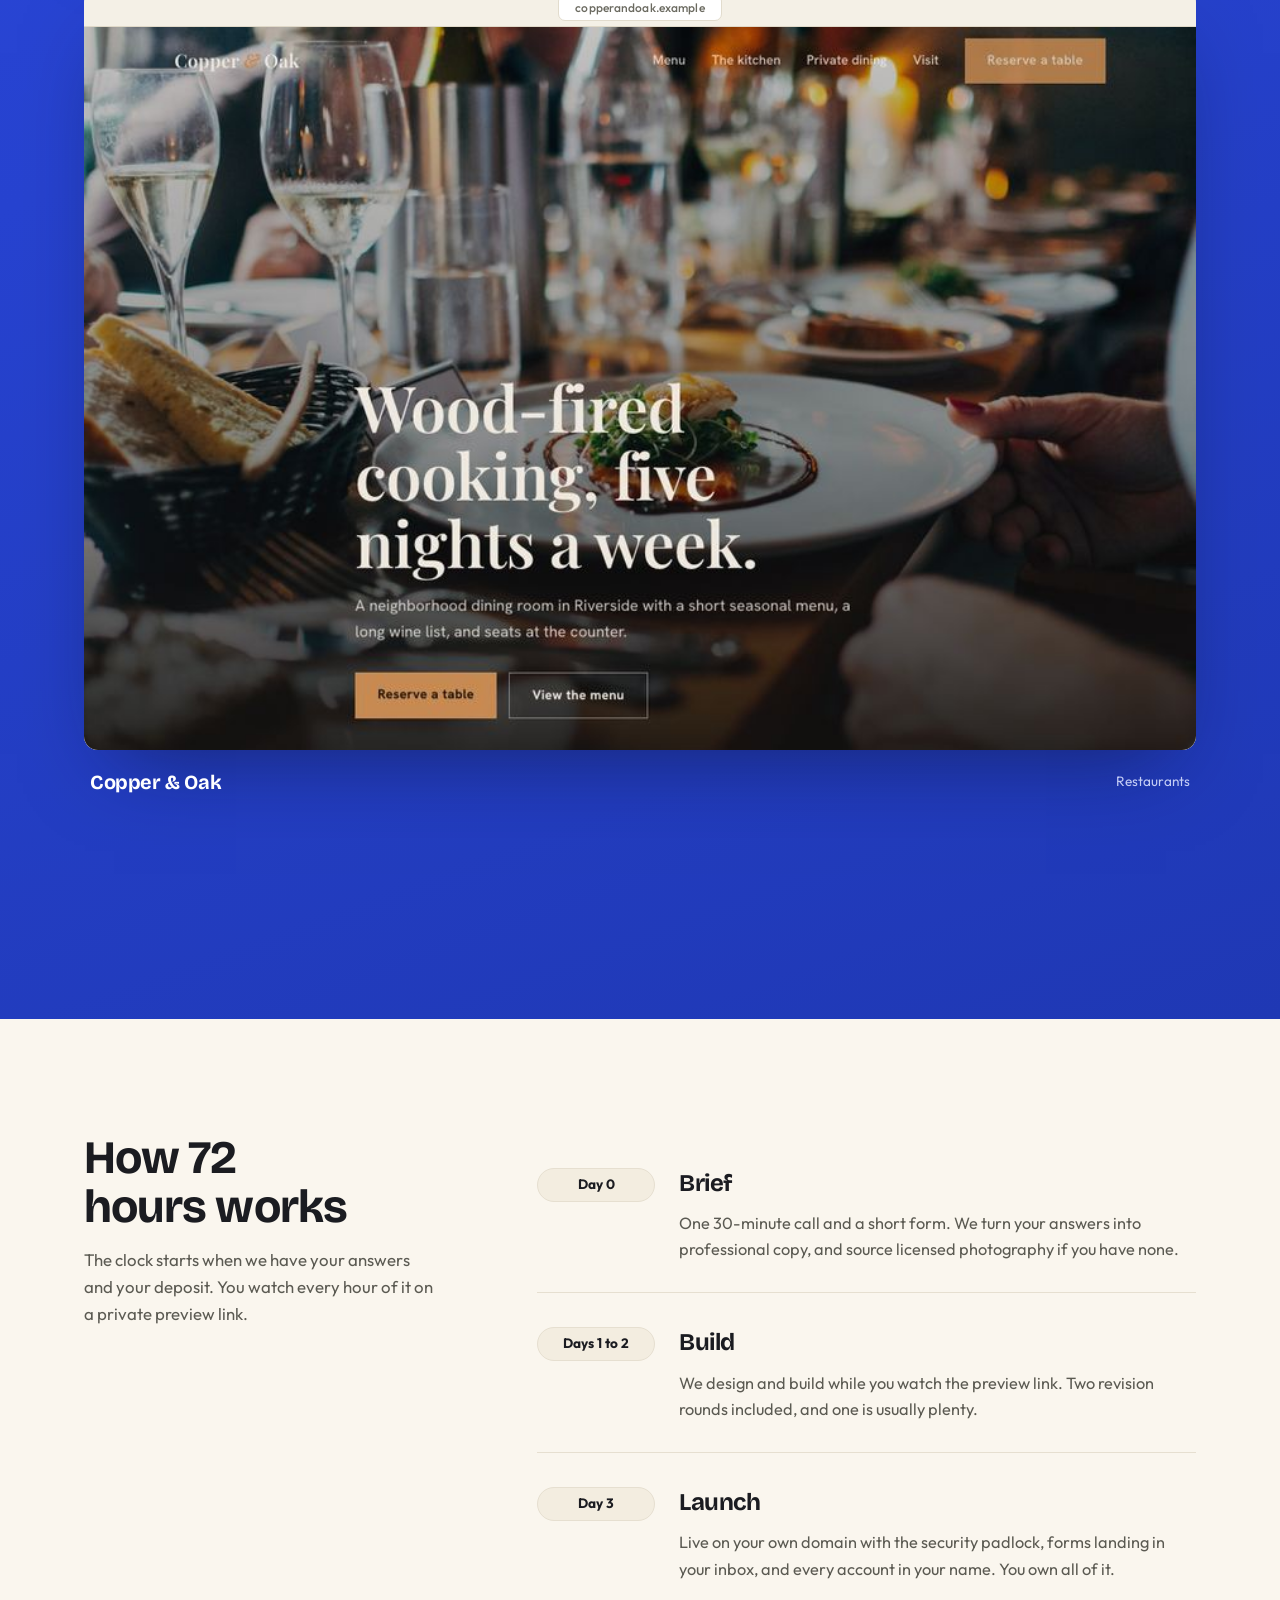
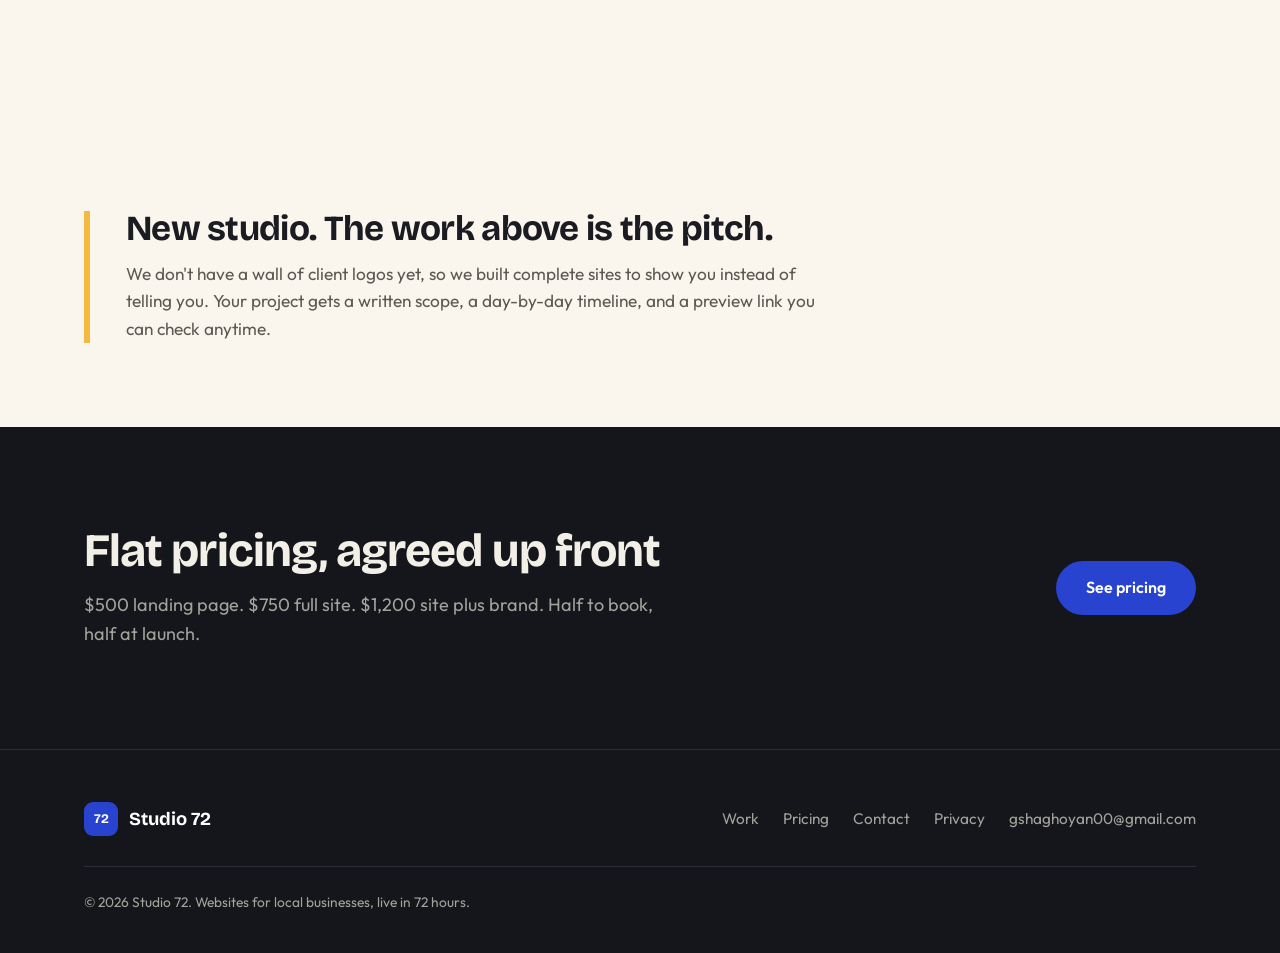
==== commit bf63f602: "sync: multi-page rebuild with animated site tours Co-Authored-By: Claude Fable 5 <noreply@anthropic." ====
--- a/index.html
+++ b/index.html
@@ -1,8 +1,4 @@
 <!doctype html>
-<!--
-  Studio 72: productized web design service.
-  Lead form posts to formsubmit.co (confirm the activation email once, see README).
--->
 <html lang="en">
 <head>
 <meta charset="utf-8">
@@ -11,358 +7,151 @@
 <meta name="description" content="Studio 72 designs, writes, and launches professional websites for local businesses in 72 hours. One flat price, two revision rounds, you own everything.">
 <meta property="og:title" content="Studio 72 | Your business online in 72 hours">
 <meta property="og:description" content="We design, write, and launch professional websites for local businesses. One flat price, live in 72 hours.">
-<meta property="og:url" content="https://studio72web.surge.sh/">
+<meta property="og:url" content="https://studio72web.com/">
 <meta property="og:type" content="website">
 <link rel="icon" href="data:image/svg+xml,%3Csvg xmlns='http://www.w3.org/2000/svg' viewBox='0 0 32 32'%3E%3Crect width='32' height='32' rx='8' fill='%232743d0'/%3E%3Ctext x='16' y='21.5' font-family='system-ui' font-size='13' font-weight='700' fill='white' text-anchor='middle'%3E72%3C/text%3E%3C/svg%3E">
 <link rel="preconnect" href="https://fonts.googleapis.com">
 <link rel="preconnect" href="https://fonts.gstatic.com" crossorigin>
 <link href="https://fonts.googleapis.com/css2?family=Bricolage+Grotesque:opsz,wght@12..96,500;12..96,600;12..96,700;12..96,800&family=Outfit:wght@400;500;600;700&display=swap" rel="stylesheet">
+<link rel="stylesheet" href="styles.css">
 <style>
-:root{
-  --cream:#faf6ee;
-  --cream-deep:#f3edE0;
-  --ink:#15161b;
-  --ink-soft:#1d1f26;
-  --cobalt:#2743d0;
-  --cobalt-deep:#1e35ab;
-  --amber:#f5b942;
-  --text-on-cream:#1b1c21;
-  --muted-on-cream:#5b5a52;
-  --text-on-cobalt:#ffffff;
-  --muted-on-cobalt:#c3ccf5;
-  --text-on-ink:#f2efe6;
-  --muted-on-ink:#a3a29a;
-  --line-cream:#e6dfd0;
-  --line-ink:#2c2e37;
-  --r-card:14px;
-  --wrap:1160px;
-  --display:"Bricolage Grotesque",system-ui,sans-serif;
-  --body:"Outfit",system-ui,sans-serif;
-}
-*{margin:0;padding:0;box-sizing:border-box}
-html{scroll-behavior:smooth}
-@media (prefers-reduced-motion:reduce){html{scroll-behavior:auto}}
-body{
-  font-family:var(--body);background:var(--cream);color:var(--text-on-cream);
-  line-height:1.6;font-size:17px;-webkit-font-smoothing:antialiased;
-}
-img{display:block;max-width:100%;height:auto}
-a{color:inherit}
-.wrap{max-width:var(--wrap);margin:0 auto;padding:0 24px}
-section{padding:clamp(72px,9.5vw,124px) 0}
-
-h1,h2,h3{font-family:var(--display);letter-spacing:-.02em;text-wrap:balance}
-h2{font-size:clamp(2rem,4vw,3rem);line-height:1.04;font-weight:700}
-
-/* ---------- buttons ---------- */
-.btn{
-  display:inline-block;background:var(--cobalt);color:#fff;text-decoration:none;
-  font-weight:600;font-size:1rem;padding:14px 30px;border-radius:999px;
-  border:none;cursor:pointer;font-family:var(--body);
-  transition:transform .18s cubic-bezier(.34,1.56,.64,1),background .2s,box-shadow .2s;
-}
-.btn:hover{background:var(--cobalt-deep);transform:translateY(-2px);box-shadow:0 10px 24px -10px rgba(39,67,208,.55)}
-.btn:active{transform:translateY(0) scale(.98)}
-.btn:focus-visible{outline:3px solid rgba(39,67,208,.4);outline-offset:2px}
-.on-dark .btn:focus-visible,.on-cobalt .btn:focus-visible{outline-color:rgba(255,255,255,.75)}
-.form-card .btn:focus-visible{outline-color:rgba(39,67,208,.4)}
-.btn-ghost{background:transparent;color:var(--text-on-cream);border:2px solid var(--ink);padding:12px 28px}
-.btn-ghost:hover{background:var(--ink);color:var(--cream);box-shadow:none}
-.on-dark .btn-ghost,.on-cobalt .btn-ghost{color:#fff;border-color:rgba(255,255,255,.7)}
-.on-dark .btn-ghost:hover,.on-cobalt .btn-ghost:hover{background:#fff;color:var(--ink)}
-
-.chip{
-  display:inline-block;font-weight:600;font-size:.82rem;letter-spacing:.02em;
-  background:var(--amber);color:#43310a;padding:5px 14px;border-radius:999px;
-}
-
-/* ---------- nav ---------- */
-header{position:sticky;top:0;z-index:60;background:rgba(250,246,238,.9);backdrop-filter:blur(12px);border-bottom:1px solid var(--line-cream)}
-.nav{display:flex;align-items:center;gap:26px;height:70px}
-.brand{display:flex;align-items:center;gap:11px;text-decoration:none;font-family:var(--display);font-weight:700;font-size:1.15rem}
-.brand .mark{width:32px;height:32px;border-radius:8px;background:var(--cobalt);color:#fff;display:grid;place-items:center;font-size:.8rem;font-weight:700;flex:none}
-.nav-links{display:flex;gap:26px;margin-left:auto;align-items:center}
-.nav-links a{text-decoration:none;font-weight:500;font-size:.97rem;color:var(--muted-on-cream)}
-.nav-links a:hover{color:var(--ink)}
-.nav-links .btn{padding:11px 24px;font-size:.94rem}
-.menu-btn{display:none;margin-left:auto;background:none;border:2px solid var(--line-cream);border-radius:999px;padding:8px 16px;font-family:var(--body);font-weight:600;font-size:.9rem;cursor:pointer}
-.menu-btn:hover{border-color:var(--ink)}
-.menu-btn:focus-visible{outline:3px solid rgba(39,67,208,.4);outline-offset:2px}
-
-/* ---------- hero ---------- */
-.hero{padding:clamp(72px,10vw,120px) 0 clamp(72px,9vw,112px)}
+/* ---------- home hero ---------- */
+.hero{position:relative;padding:clamp(76px,10vw,128px) 0 clamp(72px,9vw,110px);overflow:hidden}
+.hero .blob{position:absolute;border-radius:50%;filter:blur(70px);opacity:.5;pointer-events:none}
+.hero .b1{width:420px;height:420px;background:#dfe5ff;top:-140px;right:-80px}
+.hero .b2{width:300px;height:300px;background:#fbecc8;bottom:-120px;left:-100px}
+@media (prefers-reduced-motion:no-preference){
+  .hero .b1{animation:drift1 16s ease-in-out infinite alternate}
+  .hero .b2{animation:drift2 19s ease-in-out infinite alternate}
+  @keyframes drift1{to{transform:translate(-60px,50px) scale(1.12)}}
+  @keyframes drift2{to{transform:translate(70px,-40px) scale(1.08)}}
+}
+.hero .wrap{position:relative}
 .hero .chip{margin-bottom:26px}
-.hero h1{
-  font-size:clamp(3rem,7.2vw,5.4rem);line-height:.98;font-weight:800;
-  letter-spacing:-.03em;max-width:13ch;margin-bottom:26px;
-}
+.hero h1{max-width:13ch;margin-bottom:26px}
 .hero h1 em{font-style:normal;color:var(--cobalt);position:relative;white-space:nowrap}
 .hero h1 em::after{
   content:"";position:absolute;left:2%;right:2%;bottom:.02em;height:.13em;
-  background:var(--amber);z-index:-1;border-radius:2px;
-}
-.hero p{font-size:1.2rem;color:var(--muted-on-cream);max-width:31rem;margin-bottom:38px}
+  background:var(--amber);border-radius:2px;z-index:-1;transform-origin:left;
+}
+@media (prefers-reduced-motion:no-preference){
+  .hero h1 em::after{transform:scaleX(0);animation:draw .7s var(--ease) .9s forwards}
+  @keyframes draw{to{transform:scaleX(1)}}
+  .hero .up{opacity:0;transform:translateY(28px);animation:rise .85s var(--ease) forwards}
+  .hero .up.d1{animation-delay:.08s}.hero .up.d2{animation-delay:.18s}
+  .hero .up.d3{animation-delay:.28s}.hero .up.d4{animation-delay:.4s}
+  @keyframes rise{to{opacity:1;transform:none}}
+}
+.hero p.sub{font-size:1.2rem;color:var(--muted);max-width:31rem;margin-bottom:38px}
 .hero-ctas{display:flex;gap:14px;flex-wrap:wrap}
-@media (prefers-reduced-motion:no-preference){
-  .hero .up{opacity:0;transform:translateY(26px);animation:rise .8s cubic-bezier(.16,1,.3,1) forwards}
-  .hero .up.d1{animation-delay:.08s}.hero .up.d2{animation-delay:.16s}
-  .hero .up.d3{animation-delay:.24s}.hero .up.d4{animation-delay:.34s}
-  @keyframes rise{to{opacity:1;transform:none}}
-}
-
-/* ---------- color blocks ---------- */
-.on-cobalt{background:var(--cobalt);color:var(--text-on-cobalt)}
-.on-dark{background:var(--ink);color:var(--text-on-ink)}
-.sec-head{max-width:42rem;margin-bottom:clamp(44px,5.5vw,68px)}
-.sec-head p{margin-top:16px;font-size:1.1rem}
-.on-cobalt .sec-head p{color:var(--muted-on-cobalt)}
-.on-dark .sec-head p{color:var(--muted-on-ink)}
-
-/* ---------- work / animated previews ---------- */
-.case{display:grid;grid-template-columns:minmax(0,7fr) minmax(0,4fr);gap:clamp(30px,4.5vw,60px);align-items:center}
-.case + .case{margin-top:clamp(64px,8vw,96px)}
-.case.flip{grid-template-columns:minmax(0,4fr) minmax(0,7fr)}
-.case.flip .case-info{order:-1}
-.case.full{grid-template-columns:1fr;gap:28px}
-.case.full .case-info{max-width:46rem}
-.frame{
-  border-radius:var(--r-card);overflow:hidden;background:#e9e4d8;
-  box-shadow:0 30px 70px -28px rgba(10,14,40,.55);
-}
-.frame-bar{display:flex;justify-content:center;align-items:center;height:40px;background:var(--cream-deep);border-bottom:1px solid var(--line-cream)}
-.frame-url{font-size:.76rem;font-weight:500;color:var(--muted-on-cream);background:#fff;border:1px solid var(--line-cream);border-radius:999px;padding:4px 16px;letter-spacing:.01em}
-.frame-view{position:relative;overflow:hidden;aspect-ratio:16/10;background:#fff}
-.frame-scale{position:absolute;top:0;left:0;transform-origin:0 0}
-.frame-view iframe{
-  width:1280px;height:2600px;border:0;display:block;
-  pointer-events:none;background:#fff;
-}
-/* the tour: iframe glides through the page and back; pauses at each end */
-@media (prefers-reduced-motion:no-preference){
-  .frame-view.play iframe{animation:tour 34s ease-in-out infinite}
-  .frame-view:hover iframe{animation-play-state:paused}
-  @keyframes tour{
-    0%,10%{transform:translateY(0)}
-    45%,55%{transform:translateY(-1800px)}
-    90%,100%{transform:translateY(0)}
-  }
-}
-.case-info .chip{margin-bottom:16px}
-.case-info h3{font-size:1.7rem;font-weight:700;margin-bottom:12px}
-.case-info p{color:var(--muted-on-cobalt);font-size:1.02rem}
-.case-info ul{margin:18px 0 22px}
-.case-info li{list-style:none;padding:9px 0;border-top:1px solid rgba(255,255,255,.25);font-size:.98rem;color:#fff}
-.case-link{font-weight:700;color:#fff;text-decoration:underline;text-underline-offset:4px;font-size:1rem}
-.case-link:hover{color:#fff;text-decoration-color:var(--amber);text-decoration-thickness:3px}
-.case-info .case-note{font-size:.85rem;color:var(--muted-on-cobalt);margin-top:14px}
+
+/* ---------- work teaser bento ---------- */
+.teaser-grid{display:grid;grid-template-columns:repeat(12,1fr);gap:22px}
+.tcard{border-radius:var(--r);text-decoration:none;display:block}
+.tcard .frame{border-radius:var(--r)}
+.tcard-1{grid-column:span 7}
+.tcard-2{grid-column:span 5}
+.tcard-3{grid-column:span 12}
+.tcard .meta{display:flex;align-items:center;gap:14px;padding:16px 6px 0;flex-wrap:wrap}
+.tcard .meta h3{font-size:1.25rem;font-weight:700}
+.tcard .meta .niche{font-size:.85rem;color:var(--m-on-cobalt);margin-left:auto}
+.work-cta{margin-top:clamp(36px,5vw,52px);display:flex;gap:22px;align-items:center;flex-wrap:wrap}
 
 /* ---------- process ---------- */
 .proc-grid{display:grid;grid-template-columns:minmax(0,4fr) minmax(0,7fr);gap:clamp(40px,6vw,90px)}
 .proc-left h2{position:sticky;top:110px}
-.proc-left p{position:sticky;top:210px;color:var(--muted-on-cream);margin-top:16px;max-width:22rem;font-size:1.05rem}
+.proc-left p{position:sticky;top:216px;color:var(--muted);margin-top:16px;max-width:22rem;font-size:1.05rem}
 .step{padding:30px 0;display:grid;grid-template-columns:118px 1fr;gap:24px;align-items:start}
-.step + .step{border-top:1px solid var(--line-cream)}
-.step .when{font-weight:700;font-size:.85rem;background:var(--cream-deep);border:1px solid var(--line-cream);color:var(--text-on-cream);padding:5px 12px;border-radius:999px;text-align:center;margin-top:4px}
+.step + .step{border-top:1px solid var(--line)}
+.step .when{font-weight:700;font-size:.85rem;background:var(--cream-deep);border:1px solid var(--line);padding:5px 12px;border-radius:999px;text-align:center;margin-top:4px}
 .step h3{font-size:1.5rem;font-weight:700;margin-bottom:8px}
-.step p{color:var(--muted-on-cream);font-size:1.02rem;max-width:34rem}
-
-/* ---------- pricing ---------- */
-.tiers{display:grid;grid-template-columns:1fr 1.14fr 1fr;gap:22px;align-items:stretch}
-.tier{
-  background:var(--ink-soft);border:1px solid var(--line-ink);border-radius:var(--r-card);
-  padding:34px 30px;display:flex;flex-direction:column;
-  transition:transform .25s cubic-bezier(.16,1,.3,1);
-}
-.tier:hover{transform:translateY(-6px)}
-.tier.feat{background:var(--cobalt);border-color:var(--cobalt)}
-.tier .flag{align-self:flex-start;margin-bottom:18px}
-.tier .name{font-family:var(--display);font-weight:700;font-size:1.3rem}
-.tier .for{color:var(--muted-on-ink);font-size:.95rem;margin-top:4px}
-.tier.feat .for{color:var(--muted-on-cobalt)}
-.tier .price{font-family:var(--display);font-size:3rem;font-weight:800;letter-spacing:-.03em;margin:22px 0 2px}
-.tier .terms{font-size:.88rem;color:var(--muted-on-ink)}
-.tier.feat .terms{color:var(--muted-on-cobalt)}
-.tier ul{margin:24px 0 28px;flex:1}
-.tier li{list-style:none;padding:9px 0;border-top:1px solid var(--line-ink);font-size:.97rem}
-.tier.feat li{border-top-color:rgba(255,255,255,.25)}
-.tier .btn{text-align:center}
-.tier.feat .btn{background:#fff;color:var(--cobalt)}
-.tier.feat .btn:hover{background:var(--cream);box-shadow:0 10px 24px -10px rgba(0,0,0,.4)}
-.price-notes{margin-top:34px;color:var(--muted-on-ink);font-size:.98rem;max-width:48rem}
-.price-notes strong{color:var(--text-on-ink)}
+.step p{color:var(--muted);font-size:1.02rem;max-width:34rem}
 
 /* ---------- honesty ---------- */
 .honesty{padding:clamp(56px,7vw,84px) 0}
 .honesty .inner{border-left:6px solid var(--amber);padding-left:clamp(20px,3vw,36px);max-width:46rem}
 .honesty h2{font-size:clamp(1.6rem,3vw,2.2rem)}
-.honesty p{color:var(--muted-on-cream);margin-top:12px;font-size:1.08rem}
-
-/* ---------- faq ---------- */
-.faq-list{max-width:47rem}
-details{border-top:1px solid var(--line-cream)}
-details:last-child{border-bottom:1px solid var(--line-cream)}
-summary{
-  cursor:pointer;list-style:none;display:flex;justify-content:space-between;gap:20px;
-  padding:24px 4px;font-weight:600;font-size:1.1rem;font-family:var(--display);letter-spacing:-.01em;
-}
-summary::-webkit-details-marker{display:none}
-summary:hover{color:var(--cobalt)}
-summary:focus-visible{outline:3px solid rgba(39,67,208,.4);outline-offset:2px}
-summary::after{content:"+";color:var(--cobalt);font-size:1.4rem;font-weight:500;flex:none;transition:transform .25s}
-details[open] summary::after{transform:rotate(45deg)}
-details p{padding:0 4px 26px;color:var(--muted-on-cream);max-width:41rem}
-
-/* ---------- contact ---------- */
-.start-grid{display:grid;grid-template-columns:minmax(0,5fr) minmax(0,6fr);gap:clamp(40px,6vw,84px);align-items:start}
-.start-left p{color:var(--muted-on-cobalt);margin-top:18px;max-width:27rem;font-size:1.1rem}
-.start-left .alt{margin-top:34px;padding-top:26px;border-top:1px solid rgba(255,255,255,.25);font-size:1rem;color:var(--muted-on-cobalt)}
-.start-left .alt a{color:#fff;font-weight:600}
-.form-card{background:#fff;border-radius:var(--r-card);padding:clamp(26px,3.5vw,40px);box-shadow:0 30px 70px -30px rgba(10,14,40,.5);color:var(--text-on-cream)}
-.field{margin-bottom:18px}
-.row2{display:grid;grid-template-columns:1fr 1fr;gap:16px}
-.field label{display:block;font-weight:600;font-size:.93rem;margin-bottom:7px}
-.field input,.field select,.field textarea{
-  width:100%;padding:13px 15px;border:1.5px solid var(--line-cream);border-radius:10px;
-  font-family:var(--body);font-size:1rem;background:var(--cream);color:var(--text-on-cream);
-}
-.field textarea{min-height:110px;resize:vertical}
-.field input:focus,.field select:focus,.field textarea:focus{outline:none;border-color:var(--cobalt);background:#fff}
-.field .err{display:none;font-size:.85rem;color:#b3261e;margin-top:5px;font-weight:600}
-.field.invalid .err{display:block}
-.field.invalid input{border-color:#b3261e}
-.form-note{font-size:.85rem;color:var(--muted-on-cream);margin-top:14px;text-align:center}
-.form-note a{color:var(--cobalt-deep)}
-.form-note a:hover,.start-left .alt a:hover{text-decoration-thickness:2px}
-.form-ok{display:none;text-align:center;padding:44px 10px}
-.form-ok h3{margin-bottom:10px;font-size:1.35rem}
-.form-ok p{color:var(--muted-on-cream)}
-form.sent .form-fields{display:none}
-form.sent .form-ok{display:block}
-
-/* ---------- footer ---------- */
-footer{background:var(--ink);color:var(--muted-on-ink);padding:52px 0 40px;font-size:.96rem;border-top:1px solid var(--line-ink)}
-.foot-row{display:flex;justify-content:space-between;gap:24px;flex-wrap:wrap;align-items:center}
-.foot-row .brand{color:#fff}
-footer nav{display:flex;gap:24px;flex-wrap:wrap}
-footer a{color:var(--muted-on-ink);text-decoration:none}
-footer a:hover{color:#fff}
-.foot-base{margin-top:30px;padding-top:24px;border-top:1px solid var(--line-ink);font-size:.86rem}
-
-/* ---------- reveal ---------- */
-@media (prefers-reduced-motion:no-preference){
-  .rv{opacity:0;transform:translateY(24px)}
-  .rv.in{opacity:1;transform:none;transition:opacity .75s cubic-bezier(.16,1,.3,1),transform .75s cubic-bezier(.16,1,.3,1)}
-}
-
-/* ---------- mobile ---------- */
+.honesty p{color:var(--muted);margin-top:12px;font-size:1.08rem}
+
 @media(max-width:980px){
-  .case,.case.flip{grid-template-columns:1fr}
-  .case.flip .case-info{order:0}
-  .proc-grid,.start-grid{grid-template-columns:1fr}
+  .tcard-1,.tcard-2,.tcard-3{grid-column:span 12}
+  .proc-grid{grid-template-columns:1fr}
   .proc-left h2,.proc-left p{position:static}
-  .tiers{grid-template-columns:1fr}
   .step{grid-template-columns:1fr;gap:10px}
   .step .when{justify-self:start}
-  .row2{grid-template-columns:1fr}
-}
-@media(max-width:880px){
-  .nav-links{
-    display:none;position:absolute;top:70px;left:0;right:0;
-    background:var(--cream);border-bottom:1px solid var(--line-cream);
-    flex-direction:column;padding:24px;gap:18px;align-items:flex-start;
-  }
-  .nav-links.open{display:flex}
-  .menu-btn{display:block}
 }
 </style>
 </head>
 <body>
 
-<header>
+<header class="site">
   <div class="wrap nav">
-    <a class="brand" href="#top"><span class="mark">72</span>Studio 72</a>
+    <a class="brand" href="index.html"><span class="mark">72</span>Studio 72</a>
     <button class="menu-btn" aria-expanded="false" aria-controls="navlinks">Menu</button>
     <nav class="nav-links" id="navlinks">
-      <a href="#work">Work</a>
-      <a href="#process">Process</a>
-      <a href="#pricing">Pricing</a>
-      <a href="#faq">FAQ</a>
-      <a class="btn" href="#start">Start your project</a>
+      <a href="work.html">Work</a>
+      <a href="pricing.html">Pricing</a>
+      <a href="contact.html">Contact</a>
+      <a class="btn" href="contact.html">Start your project</a>
     </nav>
   </div>
 </header>
 
-<main id="top">
+<main>
 
   <section class="hero" aria-label="Introduction">
+    <div class="blob b1"></div><div class="blob b2"></div>
     <div class="wrap">
       <span class="chip up d1">Websites for local businesses</span>
       <h1 class="up d2">Your business, online in <em>72 hours.</em></h1>
-      <p class="up d3">One flat price. We design it, write it, and launch it. You talk for 30 minutes, then get back to work.</p>
+      <p class="sub up d3">One flat price. We design it, write it, and launch it. You talk for 30 minutes, then get back to work.</p>
       <div class="hero-ctas up d4">
-        <a class="btn" href="#start">Start your project</a>
-        <a class="btn btn-ghost" href="#work">See the work</a>
-      </div>
-    </div>
-  </section>
+        <a class="btn" href="contact.html">Start your project</a>
+        <a class="btn btn-ghost" href="work.html">See the work</a>
+      </div>
+    </div>
+  </section>
+
+  <div class="marquee" aria-hidden="true">
+    <div class="track">
+      <span>Roofing companies</span><span>Salons and spas</span><span>Restaurants</span><span>Plumbers</span><span>Landscapers</span><span>Detailers</span><span>Contractors</span><span>Cleaning services</span>
+      <span>Roofing companies</span><span>Salons and spas</span><span>Restaurants</span><span>Plumbers</span><span>Landscapers</span><span>Detailers</span><span>Contractors</span><span>Cleaning services</span>
+    </div>
+  </div>
 
   <section class="on-cobalt" id="work">
     <div class="wrap">
-      <div class="sec-head rv">
+      <div class="rv" style="max-width:44rem;margin-bottom:clamp(40px,5vw,60px)">
         <h2>The work is the pitch</h2>
-        <p>Three complete builds, running live below. The businesses are fictional; the standard is exactly what yours gets: real copy, real photography, working forms, fast on a phone.</p>
-      </div>
-
-      <article class="case rv">
-        <div class="frame">
-          <div class="frame-bar"><span class="frame-url">summitroofing.example</span></div>
-          <div class="frame-view"><div class="frame-scale"><iframe data-src="demos/summit-roofing/index.html" title="Summit Roofing concept site, scrolling preview" loading="lazy" scrolling="no" tabindex="-1"></iframe></div></div>
-        </div>
-        <div class="case-info">
-          <span class="chip">Contractors &amp; trades</span>
-          <h3>Summit Roofing</h3>
-          <p>Built to turn a storm-season search into a booked inspection.</p>
-          <ul>
-            <li>Quote form and tap-to-call on every screen</li>
-            <li>License, warranty, and insurance up front</li>
-            <li>Project gallery that reads like proof</li>
-          </ul>
-          <a class="case-link" href="demos/summit-roofing/index.html" target="_blank" rel="noopener">Open the full site</a>
-          <p class="case-note">Concept build. The business is fictional.</p>
-        </div>
-      </article>
-
-      <article class="case flip rv">
-        <div class="frame">
-          <div class="frame-bar"><span class="frame-url">velaskin.example</span></div>
-          <div class="frame-view"><div class="frame-scale"><iframe data-src="demos/vela-skin/index.html" title="Véla Skin Studio concept site, scrolling preview" loading="lazy" scrolling="no" tabindex="-1"></iframe></div></div>
-        </div>
-        <div class="case-info">
-          <span class="chip">Spas &amp; salons</span>
-          <h3>Véla Skin Studio</h3>
-          <p>For businesses that sell calm, the website has to feel like the room.</p>
-          <ul>
-            <li>Service menu with plain pricing</li>
-            <li>Booking by call, text, or email</li>
-            <li>Hours and parking answered before anyone calls</li>
-          </ul>
-          <a class="case-link" href="demos/vela-skin/index.html" target="_blank" rel="noopener">Open the full site</a>
-          <p class="case-note">Concept build. The business is fictional.</p>
-        </div>
-      </article>
-
-      <article class="case full rv">
-        <div class="frame">
-          <div class="frame-bar"><span class="frame-url">copperandoak.example</span></div>
-          <div class="frame-view"><div class="frame-scale"><iframe data-src="demos/copper-oak/index.html" title="Copper and Oak concept site, scrolling preview" loading="lazy" scrolling="no" tabindex="-1"></iframe></div></div>
-        </div>
-        <div class="case-info">
-          <span class="chip">Restaurants</span>
-          <h3>Copper &amp; Oak</h3>
-          <p>Menu, hours, reservations, private dining. The four things every diner checks, answered beautifully. <a class="case-link" href="demos/copper-oak/index.html" target="_blank" rel="noopener">Open the full site</a></p>
-          <p class="case-note">Concept build. The business is fictional.</p>
-        </div>
-      </article>
+        <p class="lede">Three complete builds, touring live below. The businesses are fictional; the standard is exactly what yours gets.</p>
+      </div>
+      <div class="teaser-grid">
+        <a class="tcard tcard-1 rv" href="work.html#roofing" aria-label="Summit Roofing case study">
+          <div class="frame">
+            <div class="frame-bar"><span class="frame-url">summitroofing.example</span></div>
+            <div class="tour"><img src="assets/tours/tour-roofing.jpg" alt="Full scrolling view of the Summit Roofing concept website" width="880" height="3711"></div>
+          </div>
+          <div class="meta"><h3>Summit Roofing</h3><span class="niche">Contractors &amp; trades</span></div>
+        </a>
+        <a class="tcard tcard-2 rv d1" href="work.html#spa" aria-label="Véla Skin Studio case study">
+          <div class="frame">
+            <div class="frame-bar"><span class="frame-url">velaskin.example</span></div>
+            <div class="tour"><img src="assets/tours/tour-spa.jpg" alt="Full scrolling view of the Véla Skin Studio concept website" width="880" height="2993" loading="lazy"></div>
+          </div>
+          <div class="meta"><h3>Véla Skin Studio</h3><span class="niche">Spas &amp; salons</span></div>
+        </a>
+        <a class="tcard tcard-3 rv" href="work.html#restaurant" aria-label="Copper and Oak case study">
+          <div class="frame">
+            <div class="frame-bar"><span class="frame-url">copperandoak.example</span></div>
+            <div class="tour"><img src="assets/tours/tour-restaurant.jpg" alt="Full scrolling view of the Copper and Oak concept website" width="880" height="3789" loading="lazy"></div>
+          </div>
+          <div class="meta"><h3>Copper &amp; Oak</h3><span class="niche">Restaurants</span></div>
+        </a>
+      </div>
+      <div class="work-cta rv">
+        <a class="btn" href="work.html">See the full case studies</a>
+        <span style="color:var(--m-on-cobalt);font-size:.92rem">Concept builds. The businesses are fictional.</span>
+      </div>
     </div>
   </section>
 
@@ -370,93 +159,31 @@
     <div class="wrap proc-grid">
       <div class="proc-left">
         <h2 class="rv">How 72 hours works</h2>
-        <p class="rv">The clock starts when we have your answers and your deposit. You can watch every hour of it on a private preview link.</p>
+        <p class="rv d1">The clock starts when we have your answers and your deposit. You watch every hour of it on a private preview link.</p>
       </div>
       <div>
         <div class="step rv">
           <span class="when">Day 0</span>
           <div>
             <h3>Brief</h3>
-            <p>One 30-minute call and a short form. We turn your answers into professional copy. Photos welcome; if you have none, we source licensed photography that fits your trade.</p>
+            <p>One 30-minute call and a short form. We turn your answers into professional copy, and source licensed photography if you have none.</p>
           </div>
         </div>
         <div class="step rv">
           <span class="when">Days 1 to 2</span>
           <div>
             <h3>Build</h3>
-            <p>We design and build while you watch the preview link. Comment on anything. Two revision rounds are included, and one is usually plenty.</p>
+            <p>We design and build while you watch the preview link. Two revision rounds included, and one is usually plenty.</p>
           </div>
         </div>
         <div class="step rv">
           <span class="when">Day 3</span>
           <div>
             <h3>Launch</h3>
-            <p>Live on your own domain. Forms land in your inbox, your Google listing points at the new site, and every account is opened in your name. You own all of it.</p>
+            <p>Live on your own domain with the security padlock, forms landing in your inbox, and every account in your name. You own all of it.</p>
           </div>
         </div>
       </div>
-    </div>
-  </section>
-
-  <section class="on-dark" id="pricing">
-    <div class="wrap">
-      <div class="sec-head rv">
-        <h2>One flat price, agreed up front</h2>
-        <p>50% books your build slot, 50% at launch. No hourly meters, no surprise invoices.</p>
-      </div>
-      <div class="tiers">
-        <div class="tier rv">
-          <div>
-            <p class="name">Landing page</p>
-            <p class="for">One page that does one job</p>
-          </div>
-          <p class="price">$500</p>
-          <p class="terms">Live in 72 hours</p>
-          <ul>
-            <li>Single page, up to 6 sections</li>
-            <li>Copywriting included</li>
-            <li>Contact form and tap-to-call</li>
-            <li>Mobile-first and fast</li>
-            <li>Two revision rounds</li>
-          </ul>
-          <a class="btn btn-ghost" href="#start">Start your project</a>
-        </div>
-        <div class="tier feat rv">
-          <span class="chip flag">The standard build</span>
-          <div>
-            <p class="name">Full site</p>
-            <p class="for">The whole storefront</p>
-          </div>
-          <p class="price">$750</p>
-          <p class="terms">Live in 72 hours</p>
-          <ul>
-            <li>Up to 5 pages or sections</li>
-            <li>Copywriting and photo sourcing</li>
-            <li>Forms, booking links, menus</li>
-            <li>Search-engine basics done right</li>
-            <li>Google Business profile linked</li>
-            <li>Two revision rounds</li>
-          </ul>
-          <a class="btn" href="#start">Start your project</a>
-        </div>
-        <div class="tier rv">
-          <div>
-            <p class="name">Site + brand</p>
-            <p class="for">When the logo needs help too</p>
-          </div>
-          <p class="price">$1,200</p>
-          <p class="terms">Live in 96 hours</p>
-          <ul>
-            <li>Everything in Full site</li>
-            <li>Logo refresh or new mark</li>
-            <li>Color and type system</li>
-            <li>Social profile banners</li>
-            <li>Two revision rounds</li>
-          </ul>
-          <a class="btn btn-ghost" href="#start">Start your project</a>
-        </div>
-      </div>
-      <p class="price-notes rv"><strong>Add-ons:</strong> extra page $100. 48-hour rush $150. Care plan $50/month for hosting management and small edits whenever you need them.</p>
     </div>
   </section>
 
@@ -469,111 +196,26 @@
     </div>
   </section>
 
-  <section id="faq">
-    <div class="wrap">
-      <div class="sec-head rv">
-        <h2>Questions, answered plainly</h2>
-      </div>
-      <div class="faq-list rv">
-        <details>
-          <summary>What do you need from me?</summary>
-          <p>Thirty minutes on a call, plus whatever you have: photos, a logo, old brochure copy, your hours and services. We turn that into the site. If all you have is a business name, that works too.</p>
-        </details>
-        <details>
-          <summary>I don't have photos or a logo. Is that a problem?</summary>
-          <p>No. We source licensed photography that fits your trade, and a clean typographic logo is included in every build. Full logo design is part of the Site + brand package.</p>
-        </details>
-        <details>
-          <summary>Who owns the website?</summary>
-          <p>You do, completely: the files, the domain, the hosting account, the images. If we part ways tomorrow, everything keeps working and everything is yours.</p>
-        </details>
-        <details>
-          <summary>What does it cost after launch?</summary>
-          <p>Your domain, about $12 a year. Hosting for sites like these is free on modern platforms, set up in your name. The optional $50/month care plan covers management plus edits whenever you want them.</p>
-        </details>
-        <details>
-          <summary>What if I want changes later?</summary>
-          <p>Two revision rounds are included before launch. After that, small text and photo swaps are covered by the care plan, and bigger changes get a flat quote in writing before any work starts.</p>
-        </details>
-        <details>
-          <summary>Why is this so much cheaper than an agency?</summary>
-          <p>Fixed scope, modern tooling, and no meetings about meetings. We build one site at a time in 72 focused hours, without an office to pay for. The price is the honest cost of the work.</p>
-        </details>
-      </div>
-    </div>
-  </section>
-
-  <section class="on-cobalt" id="start">
-    <div class="wrap start-grid">
-      <div class="start-left">
-        <h2 class="rv">Tell us about your business</h2>
-        <p class="rv">Two minutes now, a 30-minute call this week, and your site can be live before the weekend. No payment until you approve the written scope.</p>
-        <div class="alt rv">
-          Prefer email? Write to <a href="mailto:gshaghoyan00@gmail.com">gshaghoyan00@gmail.com</a> and we reply the same day.
-        </div>
-      </div>
-      <form class="form-card rv" action="https://formsubmit.co/gshaghoyan00@gmail.com" method="POST" novalidate>
-        <input type="hidden" name="_subject" value="New Studio 72 lead">
-        <input type="hidden" name="_next" value="https://studio72web.surge.sh/thanks.html">
-        <input type="hidden" name="_captcha" value="false">
-        <input type="text" name="_honey" style="display:none" tabindex="-1" autocomplete="off">
-        <div class="form-fields">
-          <div class="row2">
-            <div class="field">
-              <label for="s-name">Your name</label>
-              <input id="s-name" name="name" type="text" autocomplete="name" required>
-              <p class="err">Please add your name.</p>
-            </div>
-            <div class="field">
-              <label for="s-biz">Business name</label>
-              <input id="s-biz" name="business" type="text" autocomplete="organization">
-            </div>
-          </div>
-          <div class="row2">
-            <div class="field">
-              <label for="s-email">Email</label>
-              <input id="s-email" name="email" type="email" autocomplete="email" required>
-              <p class="err">Please add an email so we can reply.</p>
-            </div>
-            <div class="field">
-              <label for="s-phone">Phone</label>
-              <input id="s-phone" name="phone" type="tel" autocomplete="tel">
-            </div>
-          </div>
-          <div class="field">
-            <label for="s-need">What do you need?</label>
-            <select id="s-need" name="need">
-              <option>Landing page ($500)</option>
-              <option selected>Full site ($750)</option>
-              <option>Site + brand ($1,200)</option>
-              <option>Not sure yet, let's talk</option>
-            </select>
-          </div>
-          <div class="field">
-            <label for="s-notes">Tell us about the business</label>
-            <textarea id="s-notes" name="notes" placeholder="What you do, where you are, and what the site needs to accomplish."></textarea>
-          </div>
-          <button class="btn" type="submit" style="width:100%">Start your project</button>
-          <p class="form-note">We use what you send only to reply. <a href="privacy.html">Privacy policy</a></p>
-        </div>
-        <div class="form-ok">
-          <h3>Thanks. You'll hear from us within one business day.</h3>
-          <p>We'll reply with a couple of call times and a short brief form.</p>
-        </div>
-      </form>
+  <section class="on-ink cta-band">
+    <div class="wrap grid">
+      <div class="rv">
+        <h2>Flat pricing, agreed up front</h2>
+        <p class="lede">$500 landing page. $750 full site. $1,200 site plus brand. Half to book, half at launch.</p>
+      </div>
+      <a class="btn rv" href="pricing.html">See pricing</a>
     </div>
   </section>
 
 </main>
 
-<footer>
+<footer class="site">
   <div class="wrap">
     <div class="foot-row">
-      <a class="brand" href="#top"><span class="mark">72</span>Studio 72</a>
+      <a class="brand" href="index.html"><span class="mark">72</span>Studio 72</a>
       <nav>
-        <a href="#work">Work</a>
-        <a href="#pricing">Pricing</a>
-        <a href="#faq">FAQ</a>
+        <a href="work.html">Work</a>
+        <a href="pricing.html">Pricing</a>
+        <a href="contact.html">Contact</a>
         <a href="privacy.html">Privacy</a>
         <a href="mailto:gshaghoyan00@gmail.com">gshaghoyan00@gmail.com</a>
       </nav>
@@ -582,65 +224,6 @@
   </div>
 </footer>
 
-<script>
-(function(){
-  var btn=document.querySelector('.menu-btn'),links=document.getElementById('navlinks');
-  btn.addEventListener('click',function(){
-    var open=links.classList.toggle('open');
-    btn.setAttribute('aria-expanded',open);
-  });
-  links.addEventListener('click',function(e){if(e.target.tagName==='A'){links.classList.remove('open');btn.setAttribute('aria-expanded','false');}});
-
-  /* reveal on scroll */
-  var reduce=window.matchMedia('(prefers-reduced-motion: reduce)').matches;
-  if(!reduce && 'IntersectionObserver' in window){
-    var io=new IntersectionObserver(function(entries){
-      entries.forEach(function(en){if(en.isIntersecting){en.target.classList.add('in');io.unobserve(en.target);}});
-    },{threshold:.12,rootMargin:'0px 0px -40px 0px'});
-    document.querySelectorAll('.rv').forEach(function(el){io.observe(el);});
-  }else{
-    document.querySelectorAll('.rv').forEach(function(el){el.classList.add('in');});
-  }
-
-  /* lead form: validate, then let the real POST through */
-  var sform=document.querySelector('.form-card');
-  sform.addEventListener('submit',function(e){
-    var ok=true;
-    ['s-name','s-email'].forEach(function(id){
-      var input=document.getElementById(id),field=input.closest('.field');
-      if(!input.value.trim()){field.classList.add('invalid');ok=false;}
-      else field.classList.remove('invalid');
-    });
-    if(!ok){e.preventDefault();return;}
-    if(!sform.getAttribute('action')){e.preventDefault();sform.classList.add('sent');}
-  });
-
-  /* animated live previews: load near viewport, scale to fit, run the scroll tour while visible */
-  var views=Array.prototype.slice.call(document.querySelectorAll('.frame-view'));
-  function fit(view){
-    var sc=view.querySelector('.frame-scale');
-    var s=view.clientWidth/1280;
-    sc.style.transform='scale('+s+')';
-  }
-  function loadFrame(view){
-    var f=view.querySelector('iframe');
-    if(f && !f.src){f.src=f.getAttribute('data-src');}
-    fit(view);
-  }
-  if('IntersectionObserver' in window){
-    var fio=new IntersectionObserver(function(entries){
-      entries.forEach(function(en){
-        if(en.isIntersecting){loadFrame(en.target);en.target.classList.add('play');}
-        else{en.target.classList.remove('play');}
-      });
-    },{rootMargin:'300px 0px'});
-    views.forEach(function(v){fio.observe(v);});
-    setTimeout(function(){views.forEach(function(v){loadFrame(v);v.classList.add('play');});},2500);
-  }else{
-    views.forEach(loadFrame);
-  }
-  window.addEventListener('resize',function(){views.forEach(fit);});
-})();
-</script>
+<script src="app.js"></script>
 </body>
 </html>
--- a/styles.css
+++ b/styles.css
@@ -0,0 +1,182 @@
+/* Studio 72 shared design system */
+:root{
+  --cream:#faf6ee;
+  --cream-deep:#f3ede0;
+  --ink:#15161b;
+  --ink-soft:#1d1f26;
+  --cobalt:#2743d0;
+  --cobalt-deep:#1e35ab;
+  --amber:#f5b942;
+  --text:#1b1c21;
+  --muted:#5b5a52;
+  --t-on-cobalt:#ffffff;
+  --m-on-cobalt:#c3ccf5;
+  --t-on-ink:#f2efe6;
+  --m-on-ink:#a3a29a;
+  --line:#e6dfd0;
+  --line-ink:#2c2e37;
+  --r:14px;
+  --wrap:1160px;
+  --display:"Bricolage Grotesque",system-ui,sans-serif;
+  --body:"Outfit",system-ui,sans-serif;
+  --ease:cubic-bezier(.16,1,.3,1);
+}
+*{margin:0;padding:0;box-sizing:border-box}
+html{scroll-behavior:smooth}
+@media (prefers-reduced-motion:reduce){html{scroll-behavior:auto}}
+body{
+  font-family:var(--body);background:var(--cream);color:var(--text);
+  line-height:1.6;font-size:17px;-webkit-font-smoothing:antialiased;
+}
+@media (prefers-reduced-motion:no-preference){
+  body{animation:pagein .5s ease-out}
+  @keyframes pagein{from{opacity:0}to{opacity:1}}
+}
+img{display:block;max-width:100%;height:auto}
+a{color:inherit}
+.wrap{max-width:var(--wrap);margin:0 auto;padding:0 24px}
+section{padding:clamp(68px,9vw,116px) 0}
+h1,h2,h3{font-family:var(--display);letter-spacing:-.02em;text-wrap:balance}
+h1{font-size:clamp(2.8rem,6.6vw,4.9rem);line-height:1;font-weight:800;letter-spacing:-.03em}
+h2{font-size:clamp(1.9rem,3.8vw,2.9rem);line-height:1.05;font-weight:700}
+.lede{color:var(--muted);font-size:1.13rem;max-width:36rem;margin-top:16px}
+.on-cobalt .lede{color:var(--m-on-cobalt)}
+.on-ink .lede{color:var(--m-on-ink)}
+
+/* ---------- color blocks ---------- */
+.on-cobalt{background:linear-gradient(160deg,#2c49dd 0%,var(--cobalt) 45%,#1f38b4 100%);color:var(--t-on-cobalt)}
+.on-ink{background:var(--ink);color:var(--t-on-ink)}
+
+/* ---------- buttons & chips ---------- */
+.btn{
+  display:inline-block;background:var(--cobalt);color:#fff;text-decoration:none;
+  font-weight:600;font-size:1rem;padding:14px 30px;border-radius:999px;
+  border:none;cursor:pointer;font-family:var(--body);
+  transition:transform .2s cubic-bezier(.34,1.56,.64,1),background .2s,box-shadow .25s;
+}
+.btn:hover{background:var(--cobalt-deep);transform:translateY(-3px);box-shadow:0 14px 28px -12px rgba(39,67,208,.6)}
+.btn:active{transform:translateY(0) scale(.98)}
+.btn:focus-visible{outline:3px solid rgba(39,67,208,.4);outline-offset:2px}
+.on-ink .btn:focus-visible,.on-cobalt .btn:focus-visible{outline-color:rgba(255,255,255,.75)}
+.btn-ghost{background:transparent;color:var(--text);border:2px solid var(--ink);padding:12px 28px}
+.btn-ghost:hover{background:var(--ink);color:var(--cream);box-shadow:none}
+.on-ink .btn-ghost,.on-cobalt .btn-ghost{color:#fff;border-color:rgba(255,255,255,.7)}
+.on-ink .btn-ghost:hover,.on-cobalt .btn-ghost:hover{background:#fff;color:var(--ink)}
+.on-cobalt .btn{background:#fff;color:var(--cobalt)}
+.on-cobalt .btn:hover{background:var(--cream);box-shadow:0 14px 28px -12px rgba(0,0,0,.45)}
+.chip{
+  display:inline-block;font-weight:600;font-size:.82rem;letter-spacing:.02em;
+  background:var(--amber);color:#43310a;padding:5px 14px;border-radius:999px;
+}
+.arrow-link{font-weight:700;text-decoration:none;color:var(--cobalt-deep);font-size:1rem;white-space:nowrap}
+.arrow-link .ar{display:inline-block;transition:transform .25s var(--ease)}
+.arrow-link:hover .ar{transform:translateX(5px)}
+.on-cobalt .arrow-link{color:#fff;text-decoration:underline;text-underline-offset:4px}
+.on-cobalt .arrow-link:hover{text-decoration-color:var(--amber);text-decoration-thickness:3px}
+
+/* ---------- nav ---------- */
+header.site{position:sticky;top:0;z-index:60;background:rgba(250,246,238,.92);backdrop-filter:blur(14px);transition:box-shadow .3s}
+header.site.scrolled{box-shadow:0 8px 30px -18px rgba(20,20,30,.35)}
+.nav{display:flex;align-items:center;gap:26px;height:72px}
+.brand{display:flex;align-items:center;gap:11px;text-decoration:none;font-family:var(--display);font-weight:700;font-size:1.15rem}
+.brand .mark{width:34px;height:34px;border-radius:9px;background:var(--cobalt);color:#fff;display:grid;place-items:center;font-size:.82rem;font-weight:700;flex:none;transition:transform .3s var(--ease)}
+.brand:hover .mark{transform:rotate(-8deg) scale(1.06)}
+.nav-links{display:flex;gap:28px;margin-left:auto;align-items:center}
+.nav-links a{text-decoration:none;font-weight:500;font-size:.98rem;color:var(--muted);position:relative;padding:4px 0}
+.nav-links a:not(.btn)::after{content:"";position:absolute;left:0;right:100%;bottom:0;height:2px;background:var(--cobalt);transition:right .25s var(--ease)}
+.nav-links a:not(.btn):hover::after,.nav-links a[aria-current="page"]::after{right:0}
+.nav-links a[aria-current="page"]{color:var(--ink);font-weight:600}
+.nav-links a:hover{color:var(--ink)}
+.nav-links .btn{padding:11px 24px;font-size:.94rem}
+.menu-btn{display:none;margin-left:auto;background:none;border:2px solid var(--line);border-radius:999px;padding:8px 16px;font-family:var(--body);font-weight:600;font-size:.9rem;cursor:pointer}
+.menu-btn:hover{border-color:var(--ink)}
+.menu-btn:focus-visible{outline:3px solid rgba(39,67,208,.4);outline-offset:2px}
+
+/* ---------- tour frames (the animated site photographs) ---------- */
+.frame{
+  border-radius:var(--r);overflow:hidden;background:#efe9dc;
+  box-shadow:0 34px 80px -30px rgba(10,14,40,.5);
+  transition:transform .4s var(--ease),box-shadow .4s var(--ease);
+}
+.frame:hover{transform:translateY(-6px);box-shadow:0 44px 90px -30px rgba(10,14,40,.6)}
+.frame-bar{display:flex;justify-content:center;align-items:center;height:38px;background:#f4f0e6;border-bottom:1px solid #e0d9c8;position:relative}
+.frame-url{font-size:.75rem;font-weight:500;color:#6b6a60;background:#fff;border:1px solid #e2dccd;border-radius:7px;padding:3px 16px;letter-spacing:.01em}
+.tour{position:relative;overflow:hidden;aspect-ratio:16/10.4;background:#fff}
+.tour img{width:100%;height:auto;will-change:transform}
+@media (prefers-reduced-motion:no-preference){
+  .tour.play img{animation:tourY var(--tour-dur,36s) ease-in-out infinite}
+  .tour:hover img{animation-play-state:paused}
+  @keyframes tourY{
+    0%,8%{transform:translateY(0)}
+    46%,54%{transform:translateY(var(--travel,-70%))}
+    92%,100%{transform:translateY(0)}
+  }
+}
+
+/* ---------- reveal choreography ---------- */
+@media (prefers-reduced-motion:no-preference){
+  .rv{opacity:0;transform:translateY(26px)}
+  .rv.left{transform:translateX(-30px)}
+  .rv.right{transform:translateX(30px)}
+  .rv.in{opacity:1;transform:none;transition:opacity .8s var(--ease),transform .8s var(--ease)}
+  .rv.d1.in{transition-delay:.08s}.rv.d2.in{transition-delay:.16s}.rv.d3.in{transition-delay:.24s}
+}
+
+/* ---------- marquee (home only) ---------- */
+.marquee{overflow:hidden;border-top:1px solid var(--line);border-bottom:1px solid var(--line);padding:18px 0;background:var(--cream-deep)}
+.marquee .track{display:flex;gap:56px;width:max-content}
+.marquee span{font-family:var(--display);font-weight:600;font-size:1.05rem;color:var(--muted);white-space:nowrap}
+@media (prefers-reduced-motion:no-preference){
+  .marquee .track{animation:slide 30s linear infinite}
+  .marquee:hover .track{animation-play-state:paused}
+  @keyframes slide{to{transform:translateX(-50%)}}
+}
+
+/* ---------- footer ---------- */
+footer.site{background:var(--ink);color:var(--m-on-ink);padding:52px 0 40px;font-size:.96rem;border-top:1px solid var(--line-ink)}
+footer.site .foot-row{display:flex;justify-content:space-between;gap:24px;flex-wrap:wrap;align-items:center}
+footer.site .brand{color:#fff}
+footer.site nav{display:flex;gap:24px;flex-wrap:wrap}
+footer.site a{color:var(--m-on-ink);text-decoration:none}
+footer.site a:hover{color:#fff}
+.foot-base{margin-top:30px;padding-top:24px;border-top:1px solid var(--line-ink);font-size:.86rem}
+
+/* ---------- forms ---------- */
+.form-card{background:#fff;border-radius:var(--r);padding:clamp(26px,3.5vw,40px);box-shadow:0 30px 70px -30px rgba(10,14,40,.5);color:var(--text)}
+.field{margin-bottom:18px}
+.row2{display:grid;grid-template-columns:1fr 1fr;gap:16px}
+.field label{display:block;font-weight:600;font-size:.93rem;margin-bottom:7px}
+.field input,.field select,.field textarea{
+  width:100%;padding:13px 15px;border:1.5px solid var(--line);border-radius:10px;
+  font-family:var(--body);font-size:1rem;background:var(--cream);color:var(--text);
+  transition:border-color .2s,background .2s;
+}
+.field textarea{min-height:110px;resize:vertical}
+.field input:focus,.field select:focus,.field textarea:focus{outline:none;border-color:var(--cobalt);background:#fff}
+.field .err{display:none;font-size:.85rem;color:#b3261e;margin-top:5px;font-weight:600}
+.field.invalid .err{display:block}
+.field.invalid input{border-color:#b3261e}
+.form-note{font-size:.85rem;color:var(--muted);margin-top:14px;text-align:center}
+.form-note a{color:var(--cobalt-deep)}
+
+/* ---------- CTA band ---------- */
+.cta-band{padding:clamp(64px,8vw,100px) 0}
+.cta-band .grid{display:grid;grid-template-columns:minmax(0,7fr) minmax(0,4fr);gap:40px;align-items:center}
+.cta-band .btn{justify-self:start}
+@media(min-width:861px){.cta-band .btn{justify-self:end}}
+
+/* ---------- mobile ---------- */
+@media(max-width:980px){
+  .row2{grid-template-columns:1fr}
+  .cta-band .grid{grid-template-columns:1fr}
+}
+@media(max-width:880px){
+  .nav-links{
+    display:none;position:absolute;top:72px;left:0;right:0;
+    background:var(--cream);border-bottom:1px solid var(--line);
+    flex-direction:column;padding:24px;gap:18px;align-items:flex-start;
+    box-shadow:0 20px 40px -20px rgba(20,20,30,.3);
+  }
+  .nav-links.open{display:flex}
+  .menu-btn{display:block}
+}
